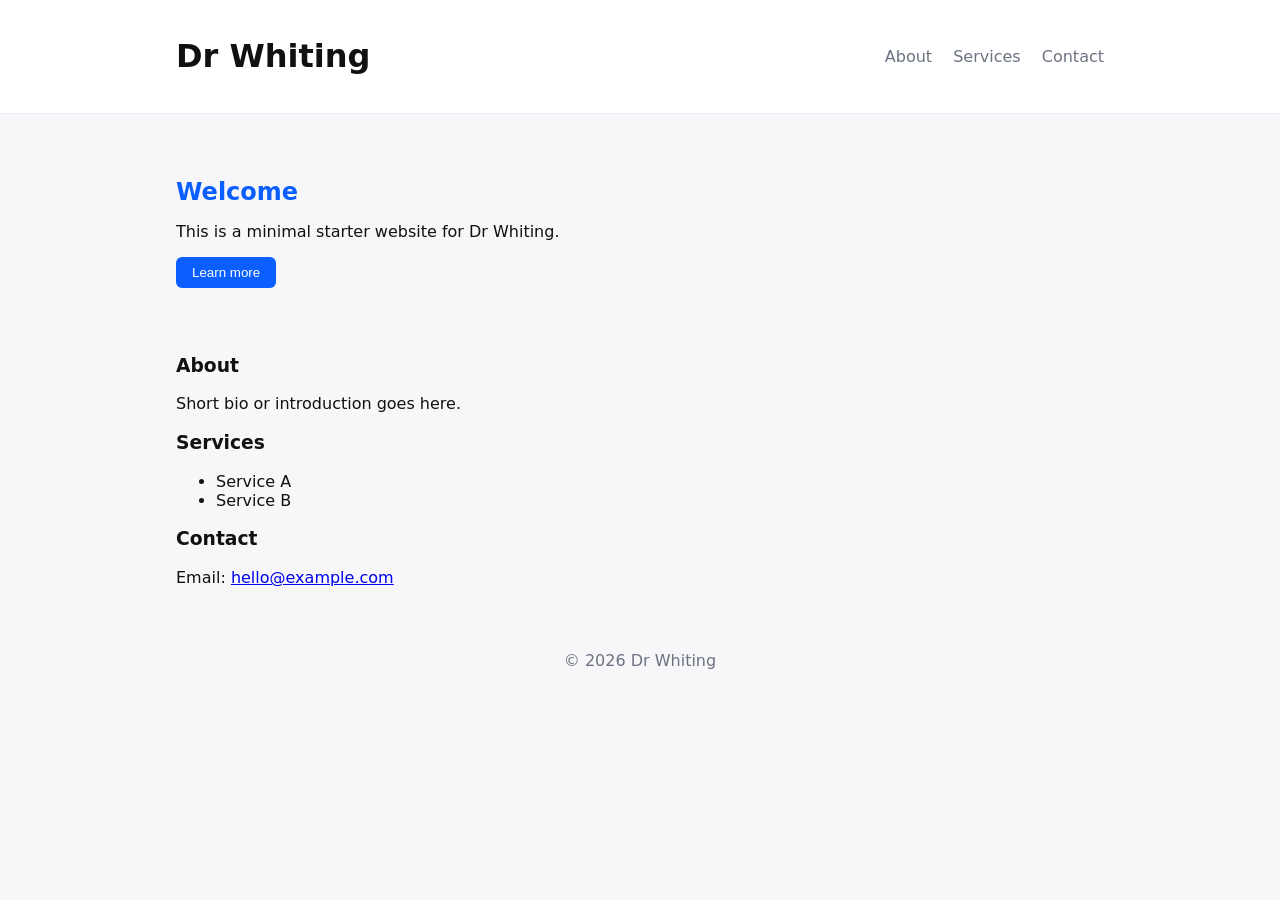
==== index.html @ c51e5800 "Initial commit: basic website" ====
<!doctype html>
<html lang="en">
<head>
  <meta charset="utf-8" />
  <meta name="viewport" content="width=device-width,initial-scale=1" />
  <title>Dr Whiting — Home</title>
  <link rel="stylesheet" href="styles.css" />
</head>
<body>
  <header class="site-header">
    <div class="container">
      <h1>Dr Whiting</h1>
      <nav>
        <a href="#about">About</a>
        <a href="#services">Services</a>
        <a href="#contact">Contact</a>
      </nav>
    </div>
  </header>

  <main class="container">
    <section id="hero">
      <h2>Welcome</h2>
      <p>This is a minimal starter website for Dr Whiting.</p>
      <button id="learnBtn">Learn more</button>
    </section>

    <section id="about">
      <h3>About</h3>
      <p>Short bio or introduction goes here.</p>
    </section>

    <section id="services">
      <h3>Services</h3>
      <ul>
        <li>Service A</li>
        <li>Service B</li>
      </ul>
    </section>

    <section id="contact">
      <h3>Contact</h3>
      <p>Email: <a href="mailto:hello@example.com">hello@example.com</a></p>
    </section>
  </main>

  <footer class="site-footer">
    <div class="container">© " + new Date().getFullYear() + " Dr Whiting</div>
  </footer>

  <script src="script.js"></script>
</body>
</html>
---- styles.css ----
:root{--bg:#f7f7f9;--accent:#0b5fff;--muted:#6b7280}
*{box-sizing:border-box}
body{font-family:Inter,system-ui,Segoe UI,Roboto,"Helvetica Neue",Arial,sans-serif;margin:0;background:var(--bg);color:#111}
.container{max-width:960px;margin:0 auto;padding:1rem}
.site-header{background:#fff;border-bottom:1px solid #e6e9ef}
.site-header .container{display:flex;align-items:center;justify-content:space-between}
.site-header nav a{margin-left:1rem;color:var(--muted);text-decoration:none}
#hero{padding:3rem 0}
#hero h2{color:var(--accent);margin:0 0 .5rem}
.site-footer{padding:1rem 0;text-align:center;color:var(--muted)}
button{background:var(--accent);color:#fff;border:0;padding:.5rem 1rem;border-radius:6px;cursor:pointer}
@media (max-width:600px){.site-header .container{flex-direction:column;align-items:flex-start}.site-header nav a{margin:0 .5rem .5rem 0}}
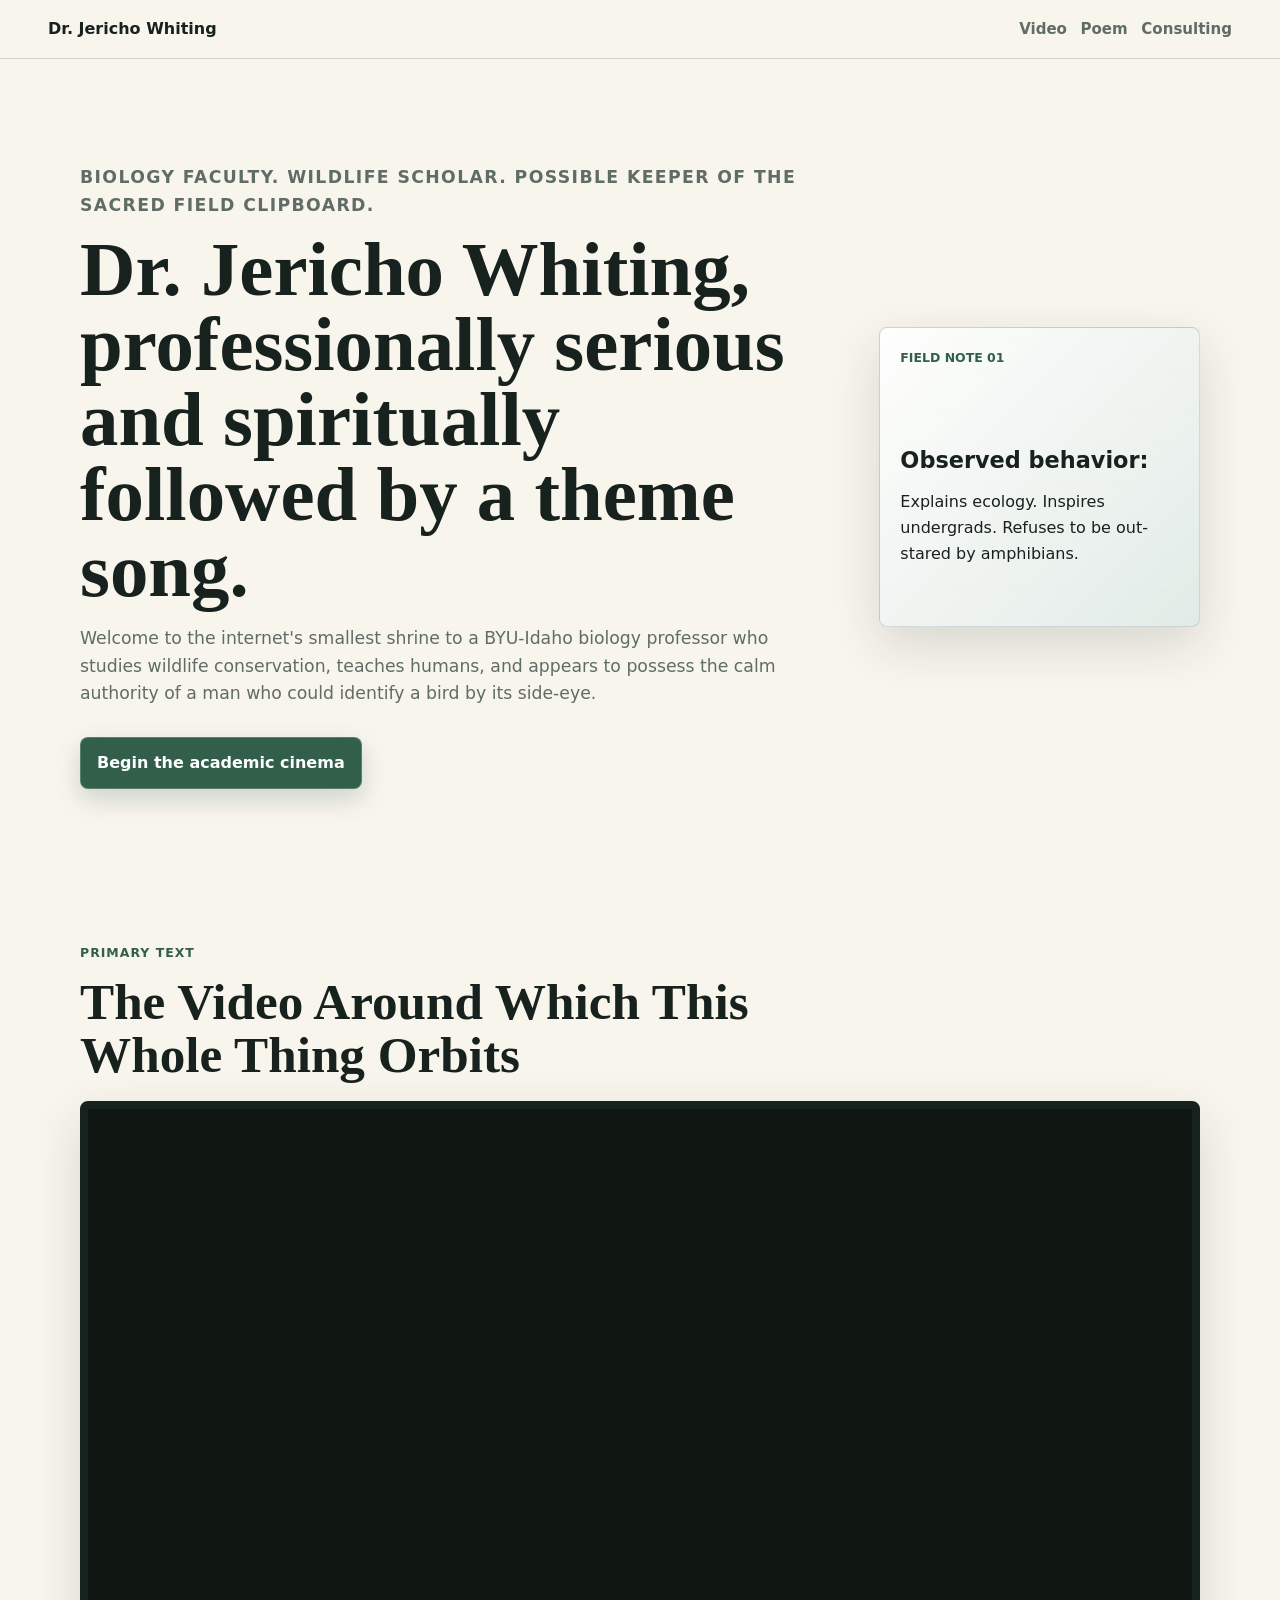
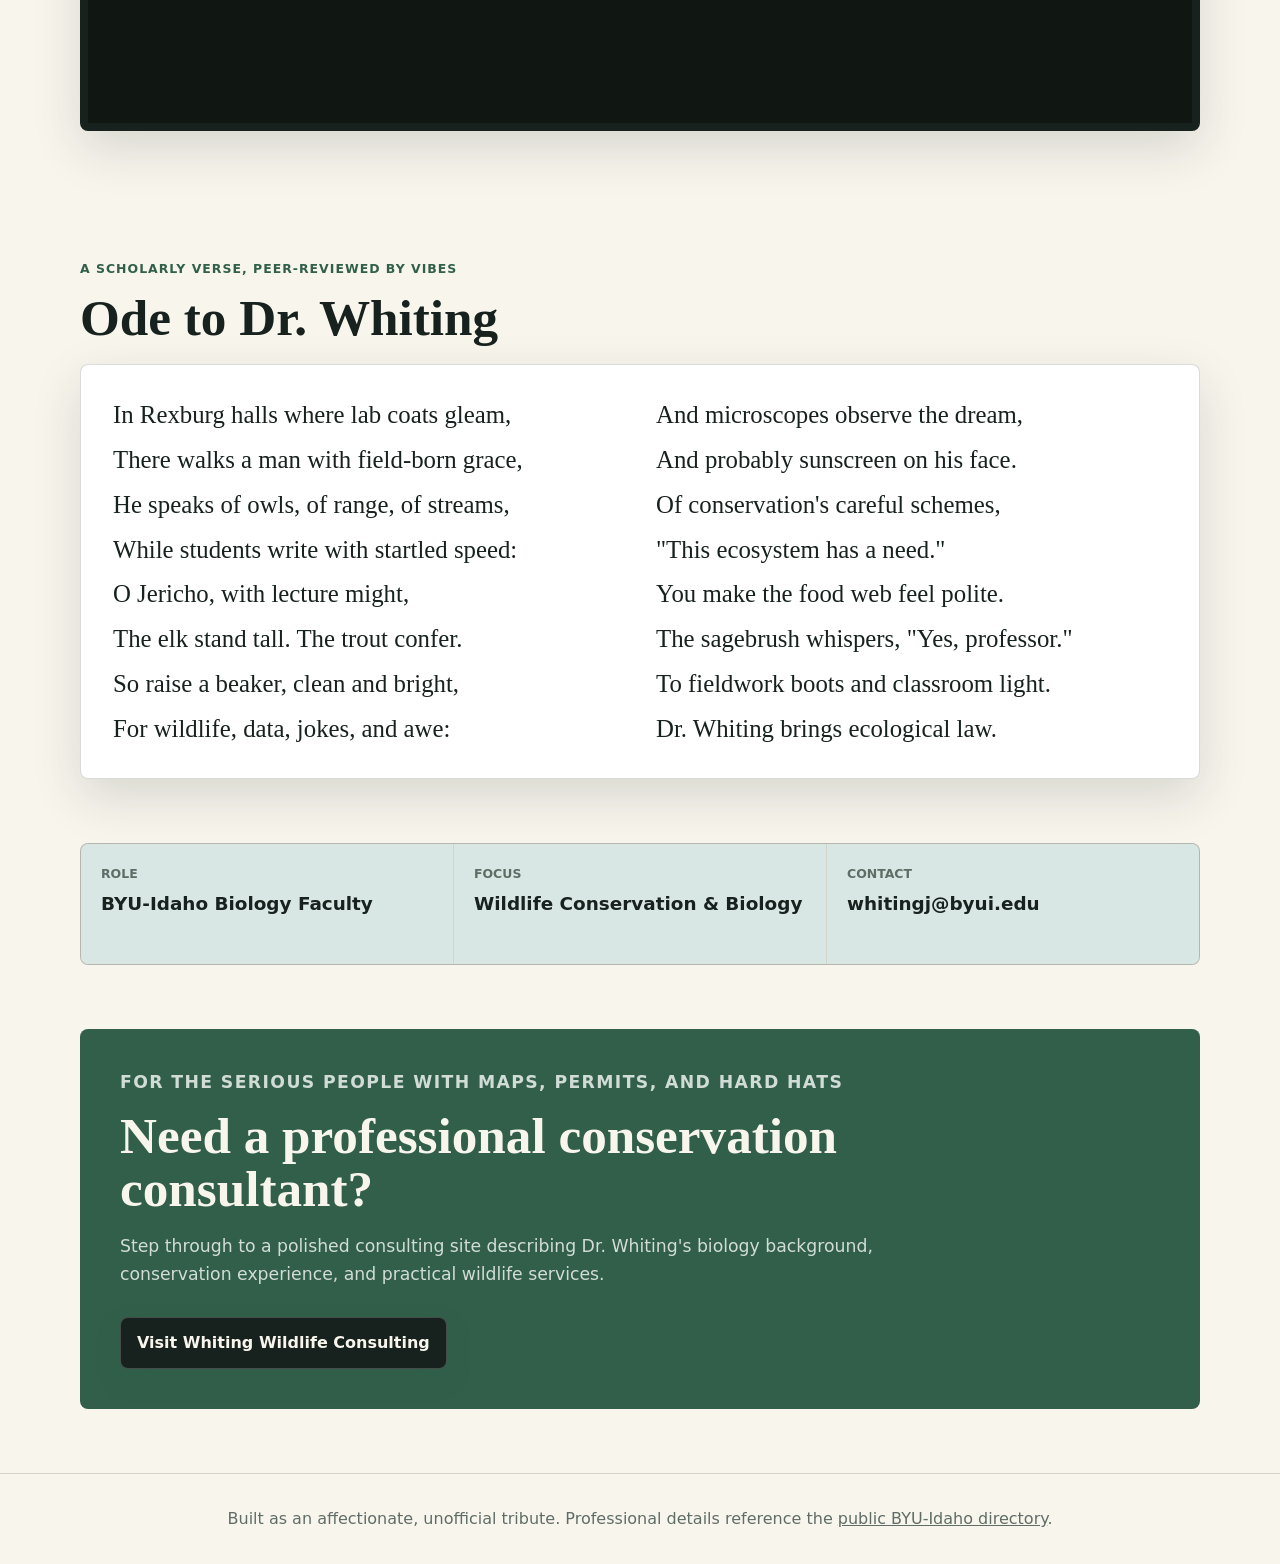
==== commit 3c43a04c: "Build Dr Whiting tribute and consulting site" ====
--- a/index.html
+++ b/index.html
@@ -3,51 +3,112 @@
 <head>
   <meta charset="utf-8" />
   <meta name="viewport" content="width=device-width,initial-scale=1" />
-  <title>Dr Whiting — Home</title>
+  <title>Dr. Jericho Whiting | The Legend, The Lanyard, The Lab</title>
   <link rel="stylesheet" href="styles.css" />
 </head>
-<body>
+<body class="home-page">
   <header class="site-header">
-    <div class="container">
-      <h1>Dr Whiting</h1>
-      <nav>
-        <a href="#about">About</a>
-        <a href="#services">Services</a>
-        <a href="#contact">Contact</a>
-      </nav>
-    </div>
+    <a class="brand" href="index.html">Dr. Jericho Whiting</a>
+    <nav aria-label="Primary navigation">
+      <a href="#video">Video</a>
+      <a href="#poem">Poem</a>
+      <a href="consulting/index.html">Consulting</a>
+    </nav>
   </header>
 
-  <main class="container">
-    <section id="hero">
-      <h2>Welcome</h2>
-      <p>This is a minimal starter website for Dr Whiting.</p>
-      <button id="learnBtn">Learn more</button>
+  <main>
+    <section class="hero">
+      <div class="hero-copy">
+        <p class="eyebrow">Biology faculty. Wildlife scholar. Possible keeper of the sacred field clipboard.</p>
+        <h1>Dr. Jericho Whiting, professionally serious and spiritually followed by a theme song.</h1>
+        <p>
+          Welcome to the internet's smallest shrine to a BYU-Idaho biology professor who studies wildlife
+          conservation, teaches humans, and appears to possess the calm authority of a man who could identify
+          a bird by its side-eye.
+        </p>
+        <a class="button" href="#video">Begin the academic cinema</a>
+      </div>
+      <div class="specimen-panel" aria-label="Field notes">
+        <span>Field Note 01</span>
+        <strong>Observed behavior:</strong>
+        <p>Explains ecology. Inspires undergrads. Refuses to be out-stared by amphibians.</p>
+      </div>
     </section>
 
-    <section id="about">
-      <h3>About</h3>
-      <p>Short bio or introduction goes here.</p>
+    <section id="video" class="video-section">
+      <div class="section-heading">
+        <p class="eyebrow">Primary text</p>
+        <h2>The Video Around Which This Whole Thing Orbits</h2>
+      </div>
+      <div class="video-frame">
+        <iframe
+          src="https://www.youtube.com/embed/oNatVirn2cQ?start=10"
+          title="Dr. Jericho Whiting video"
+          allow="accelerometer; autoplay; clipboard-write; encrypted-media; gyroscope; picture-in-picture; web-share"
+          allowfullscreen>
+        </iframe>
+      </div>
     </section>
 
-    <section id="services">
-      <h3>Services</h3>
-      <ul>
-        <li>Service A</li>
-        <li>Service B</li>
-      </ul>
+    <section id="poem" class="poem-section">
+      <div class="section-heading">
+        <p class="eyebrow">A scholarly verse, peer-reviewed by vibes</p>
+        <h2>Ode to Dr. Whiting</h2>
+      </div>
+      <article class="poem">
+        <p>In Rexburg halls where lab coats gleam,</p>
+        <p>And microscopes observe the dream,</p>
+        <p>There walks a man with field-born grace,</p>
+        <p>And probably sunscreen on his face.</p>
+
+        <p>He speaks of owls, of range, of streams,</p>
+        <p>Of conservation's careful schemes,</p>
+        <p>While students write with startled speed:</p>
+        <p>"This ecosystem has a need."</p>
+
+        <p>O Jericho, with lecture might,</p>
+        <p>You make the food web feel polite.</p>
+        <p>The elk stand tall. The trout confer.</p>
+        <p>The sagebrush whispers, "Yes, professor."</p>
+
+        <p>So raise a beaker, clean and bright,</p>
+        <p>To fieldwork boots and classroom light.</p>
+        <p>For wildlife, data, jokes, and awe:</p>
+        <p>Dr. Whiting brings ecological law.</p>
+      </article>
     </section>
 
-    <section id="contact">
-      <h3>Contact</h3>
-      <p>Email: <a href="mailto:hello@example.com">hello@example.com</a></p>
+    <section class="facts-strip" aria-label="Professional facts">
+      <div>
+        <span>Role</span>
+        <strong>BYU-Idaho Biology Faculty</strong>
+      </div>
+      <div>
+        <span>Focus</span>
+        <strong>Wildlife Conservation & Biology</strong>
+      </div>
+      <div>
+        <span>Contact</span>
+        <strong>whitingj@byui.edu</strong>
+      </div>
+    </section>
+
+    <section class="consulting-callout">
+      <p class="eyebrow">For the serious people with maps, permits, and hard hats</p>
+      <h2>Need a professional conservation consultant?</h2>
+      <p>
+        Step through to a polished consulting site describing Dr. Whiting's biology background,
+        conservation experience, and practical wildlife services.
+      </p>
+      <a class="button dark" href="consulting/index.html">Visit Whiting Wildlife Consulting</a>
     </section>
   </main>
 
   <footer class="site-footer">
-    <div class="container">© " + new Date().getFullYear() + " Dr Whiting</div>
+    <p>
+      Built as an affectionate, unofficial tribute. Professional details reference the
+      <a href="https://www.byui.edu/directories/jericho-whiting">public BYU-Idaho directory</a>.
+    </p>
   </footer>
-
-  <script src="script.js"></script>
 </body>
-</html>+</html>
--- a/styles.css
+++ b/styles.css
@@ -1,12 +1,404 @@
-:root{--bg:#f7f7f9;--accent:#0b5fff;--muted:#6b7280}
-*{box-sizing:border-box}
-body{font-family:Inter,system-ui,Segoe UI,Roboto,"Helvetica Neue",Arial,sans-serif;margin:0;background:var(--bg);color:#111}
-.container{max-width:960px;margin:0 auto;padding:1rem}
-.site-header{background:#fff;border-bottom:1px solid #e6e9ef}
-.site-header .container{display:flex;align-items:center;justify-content:space-between}
-.site-header nav a{margin-left:1rem;color:var(--muted);text-decoration:none}
-#hero{padding:3rem 0}
-#hero h2{color:var(--accent);margin:0 0 .5rem}
-.site-footer{padding:1rem 0;text-align:center;color:var(--muted)}
-button{background:var(--accent);color:#fff;border:0;padding:.5rem 1rem;border-radius:6px;cursor:pointer}
-@media (max-width:600px){.site-header .container{flex-direction:column;align-items:flex-start}.site-header nav a{margin:0 .5rem .5rem 0}}+:root {
+  --ink: #17211d;
+  --muted: #5f6d66;
+  --paper: #f8f5ed;
+  --paper-2: #ebe4d7;
+  --leaf: #315f4a;
+  --moss: #8a9b68;
+  --gold: #c49a43;
+  --sky: #d9e7e4;
+  --white: #ffffff;
+  --line: rgba(23, 33, 29, 0.16);
+  --shadow: 0 18px 50px rgba(23, 33, 29, 0.14);
+}
+
+* {
+  box-sizing: border-box;
+}
+
+html {
+  scroll-behavior: smooth;
+}
+
+body {
+  margin: 0;
+  color: var(--ink);
+  font-family: Inter, ui-sans-serif, system-ui, -apple-system, BlinkMacSystemFont, "Segoe UI", sans-serif;
+  line-height: 1.6;
+  background: var(--paper);
+}
+
+a {
+  color: inherit;
+}
+
+.site-header {
+  position: sticky;
+  top: 0;
+  z-index: 10;
+  display: flex;
+  align-items: center;
+  justify-content: space-between;
+  gap: 1rem;
+  padding: 1rem clamp(1rem, 4vw, 3rem);
+  background: rgba(248, 245, 237, 0.92);
+  border-bottom: 1px solid var(--line);
+  backdrop-filter: blur(12px);
+}
+
+.site-header.consulting {
+  background: rgba(255, 255, 255, 0.94);
+}
+
+.brand {
+  font-weight: 800;
+  text-decoration: none;
+  letter-spacing: 0;
+}
+
+nav {
+  display: flex;
+  flex-wrap: wrap;
+  justify-content: flex-end;
+  gap: 0.85rem;
+  font-size: 0.94rem;
+}
+
+nav a {
+  color: var(--muted);
+  font-weight: 650;
+  text-decoration: none;
+}
+
+nav a:hover {
+  color: var(--leaf);
+}
+
+main {
+  overflow: hidden;
+}
+
+.hero,
+.video-section,
+.poem-section,
+.facts-strip,
+.consulting-callout,
+.consulting-hero,
+.two-column,
+.service-grid,
+.content-page {
+  width: min(1120px, calc(100% - 2rem));
+  margin: 0 auto;
+}
+
+.hero {
+  display: grid;
+  grid-template-columns: minmax(0, 1.4fr) minmax(260px, 0.6fr);
+  gap: clamp(1.5rem, 4vw, 4rem);
+  align-items: center;
+  min-height: calc(100vh - 80px);
+  padding: 5rem 0 4rem;
+}
+
+.hero-copy h1,
+.consulting-hero h1,
+.page-title h1 {
+  max-width: 900px;
+  margin: 0;
+  font-family: Georgia, "Times New Roman", serif;
+  font-size: clamp(2.6rem, 6vw, 5.6rem);
+  line-height: 0.98;
+  letter-spacing: 0;
+}
+
+.hero-copy p,
+.consulting-hero p,
+.consulting-callout p,
+.two-column p,
+.prose p,
+.contact-panel p {
+  max-width: 760px;
+  color: var(--muted);
+  font-size: 1.08rem;
+}
+
+.eyebrow {
+  margin: 0 0 0.75rem;
+  color: var(--leaf);
+  font-size: 0.78rem;
+  font-weight: 850;
+  letter-spacing: 0.08em;
+  text-transform: uppercase;
+}
+
+.button {
+  display: inline-flex;
+  align-items: center;
+  justify-content: center;
+  min-height: 44px;
+  margin-top: 0.75rem;
+  padding: 0.75rem 1rem;
+  color: var(--white);
+  font-weight: 800;
+  text-decoration: none;
+  background: var(--leaf);
+  border: 1px solid rgba(255, 255, 255, 0.2);
+  border-radius: 8px;
+  box-shadow: 0 10px 24px rgba(49, 95, 74, 0.22);
+}
+
+.button:hover {
+  transform: translateY(-1px);
+}
+
+.button.dark {
+  color: var(--paper);
+  background: var(--ink);
+}
+
+.specimen-panel {
+  min-height: 300px;
+  padding: 1.25rem;
+  background:
+    linear-gradient(135deg, rgba(255, 255, 255, 0.86), rgba(217, 231, 228, 0.72)),
+    repeating-linear-gradient(0deg, transparent 0 35px, rgba(23, 33, 29, 0.08) 36px);
+  border: 1px solid var(--line);
+  border-radius: 8px;
+  box-shadow: var(--shadow);
+}
+
+.specimen-panel span {
+  display: block;
+  margin-bottom: 5rem;
+  color: var(--leaf);
+  font-size: 0.78rem;
+  font-weight: 850;
+  text-transform: uppercase;
+}
+
+.specimen-panel strong {
+  display: block;
+  font-size: 1.4rem;
+  line-height: 1.15;
+}
+
+.video-section,
+.poem-section,
+.consulting-callout {
+  padding: 4rem 0;
+}
+
+.section-heading {
+  margin-bottom: 1.25rem;
+}
+
+.section-heading h2,
+.consulting-callout h2,
+.two-column h2 {
+  max-width: 760px;
+  margin: 0;
+  font-family: Georgia, "Times New Roman", serif;
+  font-size: clamp(2rem, 4vw, 3.6rem);
+  line-height: 1.04;
+  letter-spacing: 0;
+}
+
+.video-frame {
+  aspect-ratio: 16 / 9;
+  overflow: hidden;
+  background: #101712;
+  border: 8px solid var(--ink);
+  border-radius: 8px;
+  box-shadow: var(--shadow);
+}
+
+.video-frame iframe {
+  display: block;
+  width: 100%;
+  height: 100%;
+  border: 0;
+}
+
+.poem {
+  display: grid;
+  grid-template-columns: repeat(2, minmax(0, 1fr));
+  gap: 0.55rem 2rem;
+  padding: clamp(1.25rem, 4vw, 2rem);
+  background: var(--white);
+  border: 1px solid var(--line);
+  border-radius: 8px;
+  box-shadow: var(--shadow);
+}
+
+.poem p {
+  margin: 0;
+  font-family: Georgia, "Times New Roman", serif;
+  font-size: clamp(1.15rem, 2vw, 1.55rem);
+  line-height: 1.45;
+}
+
+.facts-strip {
+  display: grid;
+  grid-template-columns: repeat(3, minmax(0, 1fr));
+  gap: 1px;
+  overflow: hidden;
+  background: var(--line);
+  border: 1px solid var(--line);
+  border-radius: 8px;
+}
+
+.facts-strip div {
+  min-height: 120px;
+  padding: 1.25rem;
+  background: var(--sky);
+}
+
+.facts-strip span {
+  display: block;
+  margin-bottom: 0.5rem;
+  color: var(--muted);
+  font-size: 0.78rem;
+  font-weight: 850;
+  text-transform: uppercase;
+}
+
+.facts-strip strong {
+  display: block;
+  font-size: 1.15rem;
+  line-height: 1.25;
+}
+
+.consulting-callout {
+  margin-top: 4rem;
+  margin-bottom: 4rem;
+  padding: clamp(1.5rem, 4vw, 2.5rem);
+  color: var(--paper);
+  background: var(--leaf);
+  border-radius: 8px;
+}
+
+.consulting-callout .eyebrow,
+.consulting-callout p {
+  color: rgba(255, 255, 255, 0.78);
+}
+
+.site-footer {
+  padding: 2rem 1rem;
+  color: var(--muted);
+  text-align: center;
+  border-top: 1px solid var(--line);
+}
+
+.site-footer p {
+  margin: 0;
+}
+
+.consulting-page {
+  background: #f6f8f5;
+}
+
+.consulting-hero {
+  min-height: 66vh;
+  display: flex;
+  align-items: center;
+  padding: 5rem 0;
+}
+
+.consulting-hero h1,
+.page-title h1 {
+  font-size: clamp(2.4rem, 5vw, 4.8rem);
+}
+
+.two-column {
+  display: grid;
+  grid-template-columns: minmax(220px, 0.7fr) minmax(0, 1.3fr);
+  gap: clamp(1.5rem, 4vw, 4rem);
+  padding: 4rem 0;
+  border-top: 1px solid var(--line);
+}
+
+.service-grid {
+  display: grid;
+  grid-template-columns: repeat(3, minmax(0, 1fr));
+  gap: 1rem;
+  padding-bottom: 5rem;
+}
+
+.service-grid article,
+.service-list article,
+.contact-panel {
+  padding: 1.25rem;
+  background: var(--white);
+  border: 1px solid var(--line);
+  border-radius: 8px;
+}
+
+.service-grid h3,
+.service-list h2 {
+  margin: 0 0 0.5rem;
+  line-height: 1.2;
+}
+
+.service-grid p,
+.service-list p {
+  margin: 0;
+  color: var(--muted);
+}
+
+.content-page {
+  padding: 5rem 0;
+}
+
+.page-title {
+  margin-bottom: 2rem;
+}
+
+.prose,
+.service-list,
+.contact-panel {
+  max-width: 860px;
+}
+
+.service-list {
+  display: grid;
+  gap: 1rem;
+}
+
+.contact-panel a:not(.button) {
+  color: var(--leaf);
+  font-weight: 800;
+}
+
+.consulting-footer a {
+  color: var(--leaf);
+  font-weight: 800;
+  text-decoration: none;
+}
+
+@media (max-width: 780px) {
+  .site-header {
+    position: static;
+    align-items: flex-start;
+    flex-direction: column;
+  }
+
+  nav {
+    justify-content: flex-start;
+  }
+
+  .hero,
+  .two-column {
+    grid-template-columns: 1fr;
+  }
+
+  .hero {
+    min-height: auto;
+    padding-top: 3rem;
+  }
+
+  .poem,
+  .facts-strip,
+  .service-grid {
+    grid-template-columns: 1fr;
+  }
+}
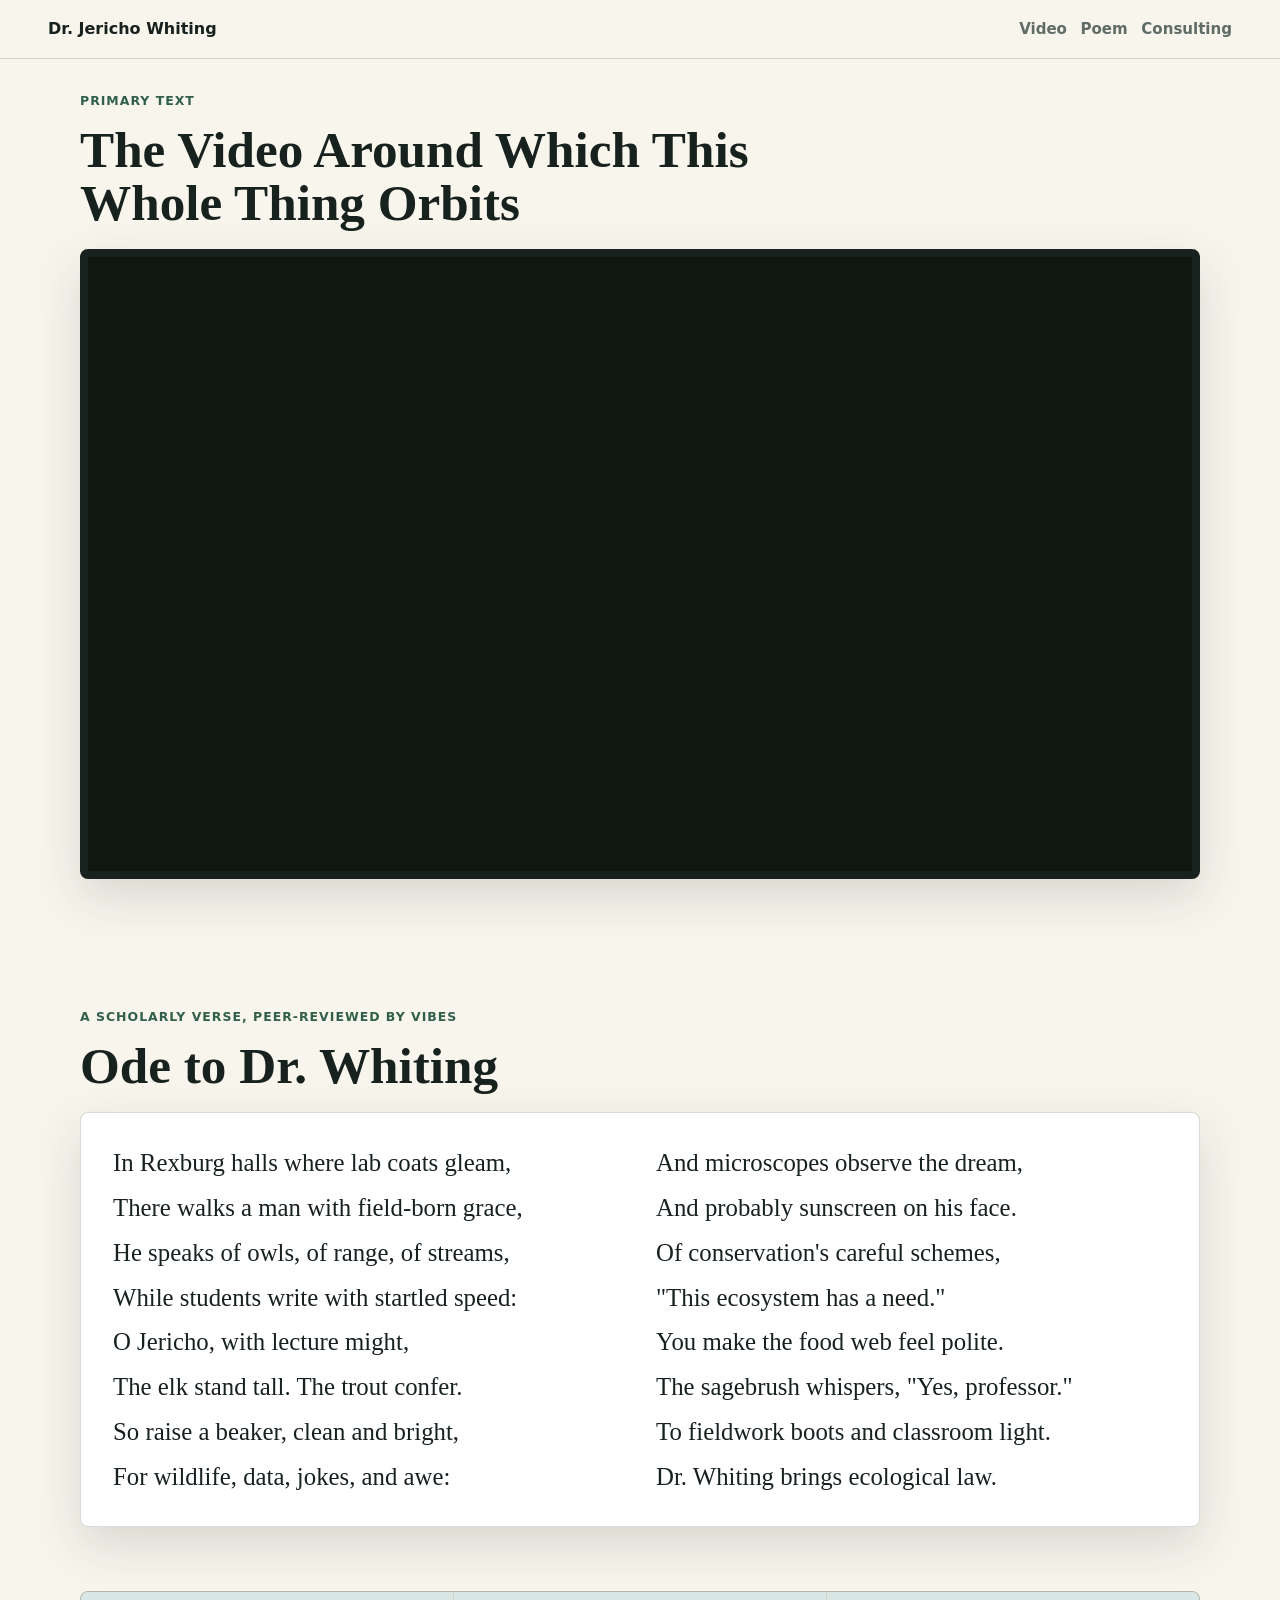
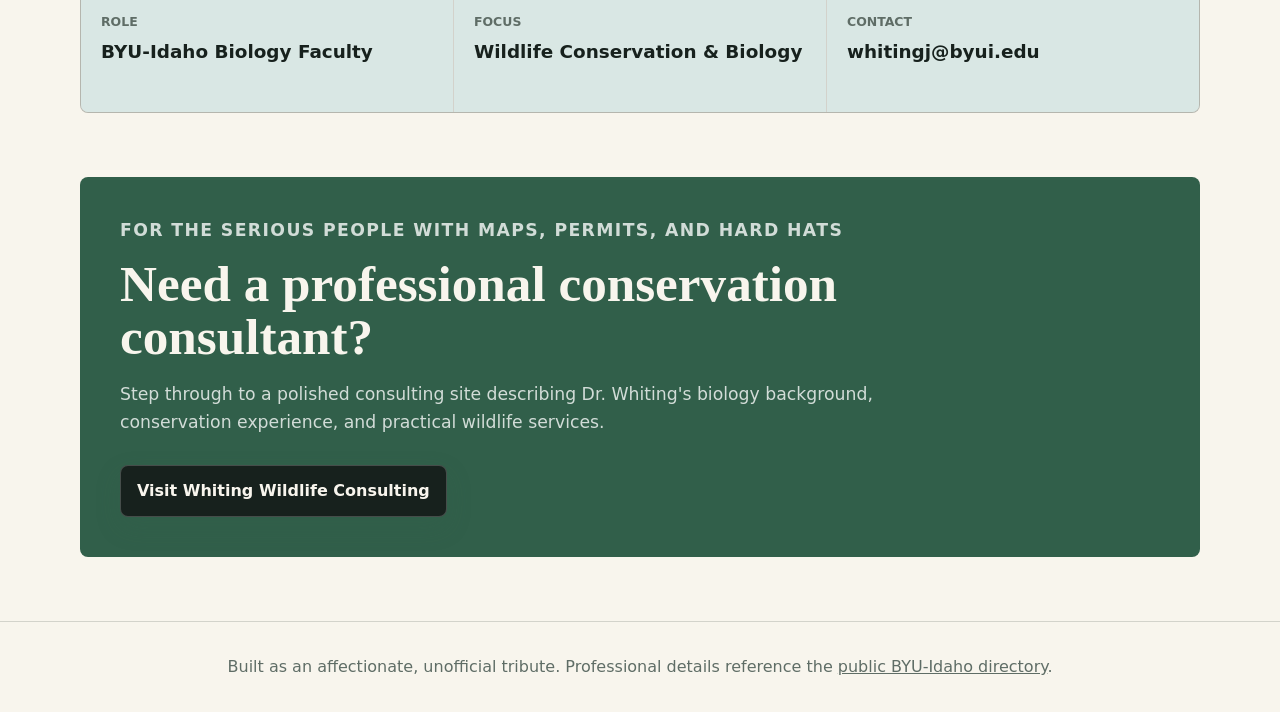
==== commit d39705e7: "Start homepage with video" ====
--- a/index.html
+++ b/index.html
@@ -17,25 +17,7 @@
   </header>
 
   <main>
-    <section class="hero">
-      <div class="hero-copy">
-        <p class="eyebrow">Biology faculty. Wildlife scholar. Possible keeper of the sacred field clipboard.</p>
-        <h1>Dr. Jericho Whiting, professionally serious and spiritually followed by a theme song.</h1>
-        <p>
-          Welcome to the internet's smallest shrine to a BYU-Idaho biology professor who studies wildlife
-          conservation, teaches humans, and appears to possess the calm authority of a man who could identify
-          a bird by its side-eye.
-        </p>
-        <a class="button" href="#video">Begin the academic cinema</a>
-      </div>
-      <div class="specimen-panel" aria-label="Field notes">
-        <span>Field Note 01</span>
-        <strong>Observed behavior:</strong>
-        <p>Explains ecology. Inspires undergrads. Refuses to be out-stared by amphibians.</p>
-      </div>
-    </section>
-
-    <section id="video" class="video-section">
+    <section id="video" class="video-section first-section">
       <div class="section-heading">
         <p class="eyebrow">Primary text</p>
         <h2>The Video Around Which This Whole Thing Orbits</h2>
--- a/styles.css
+++ b/styles.css
@@ -188,6 +188,10 @@
   padding: 4rem 0;
 }
 
+.first-section {
+  padding-top: 2rem;
+}
+
 .section-heading {
   margin-bottom: 1.25rem;
 }
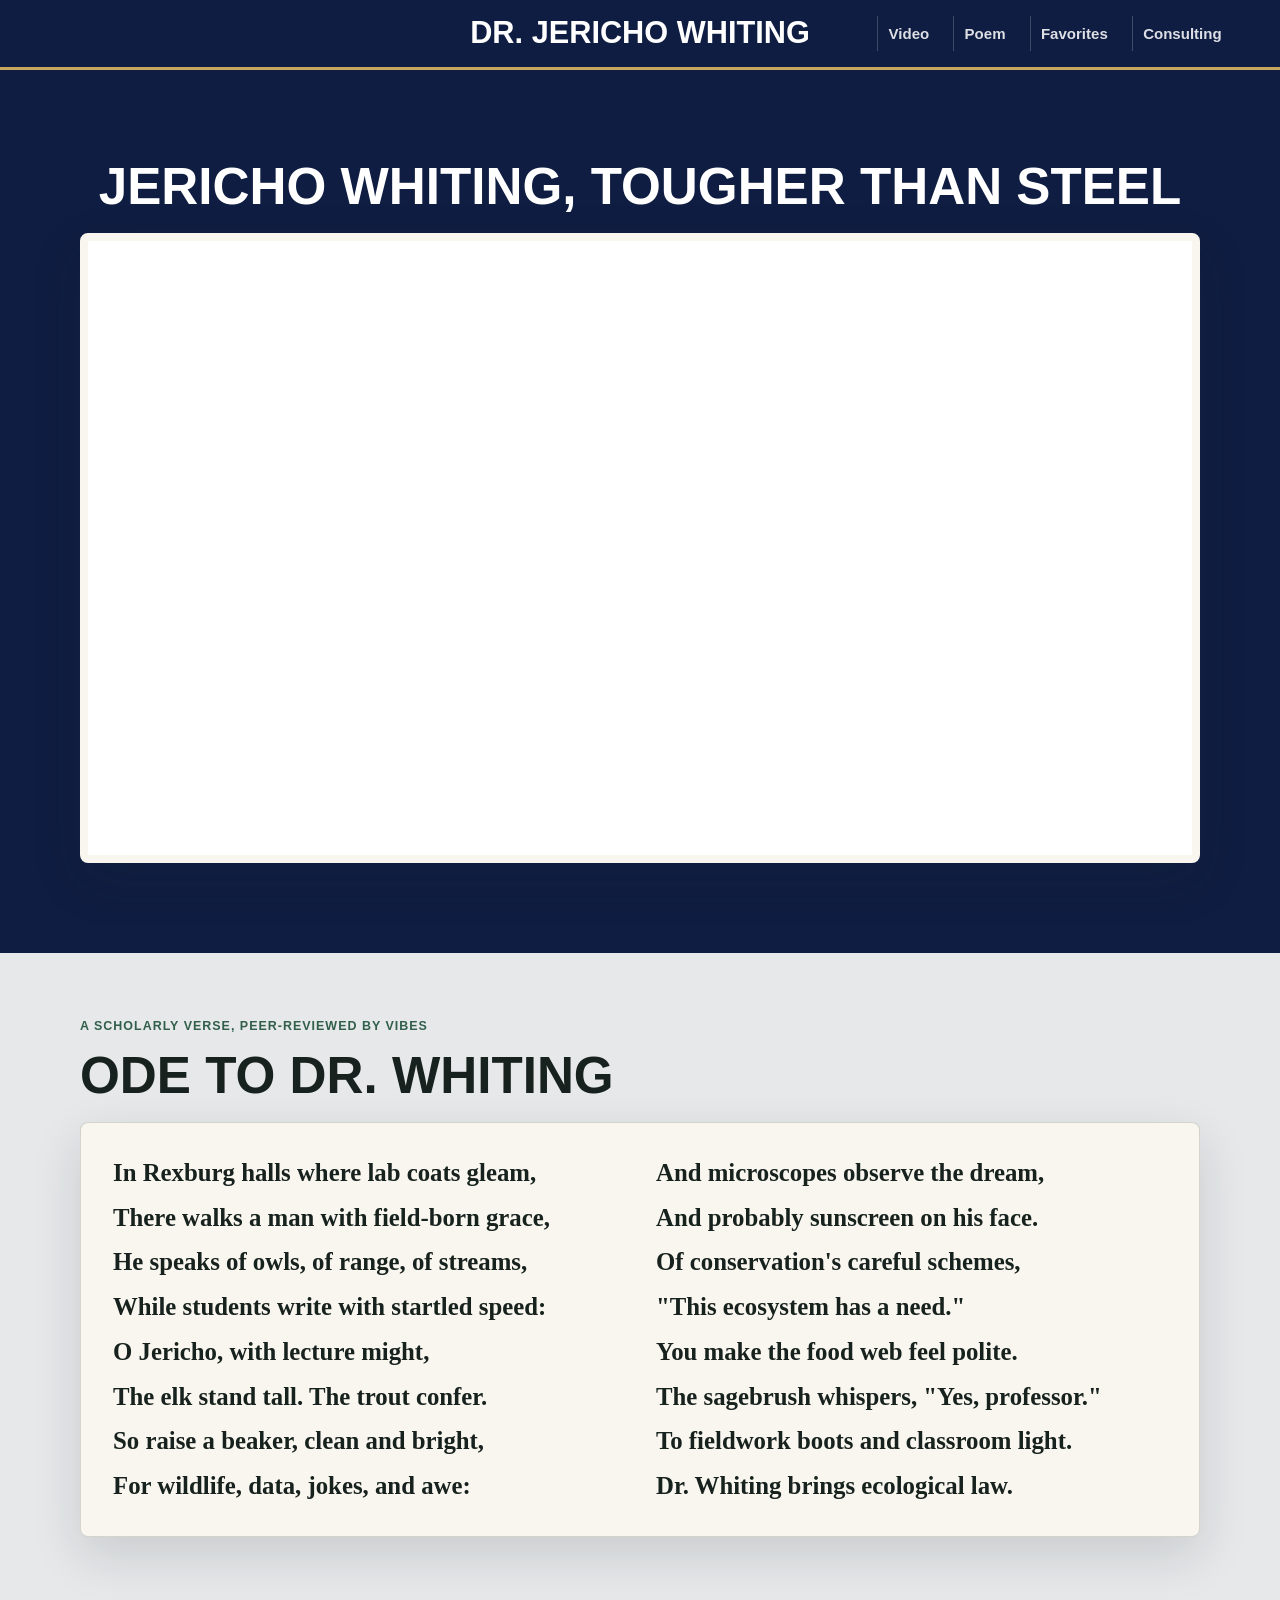
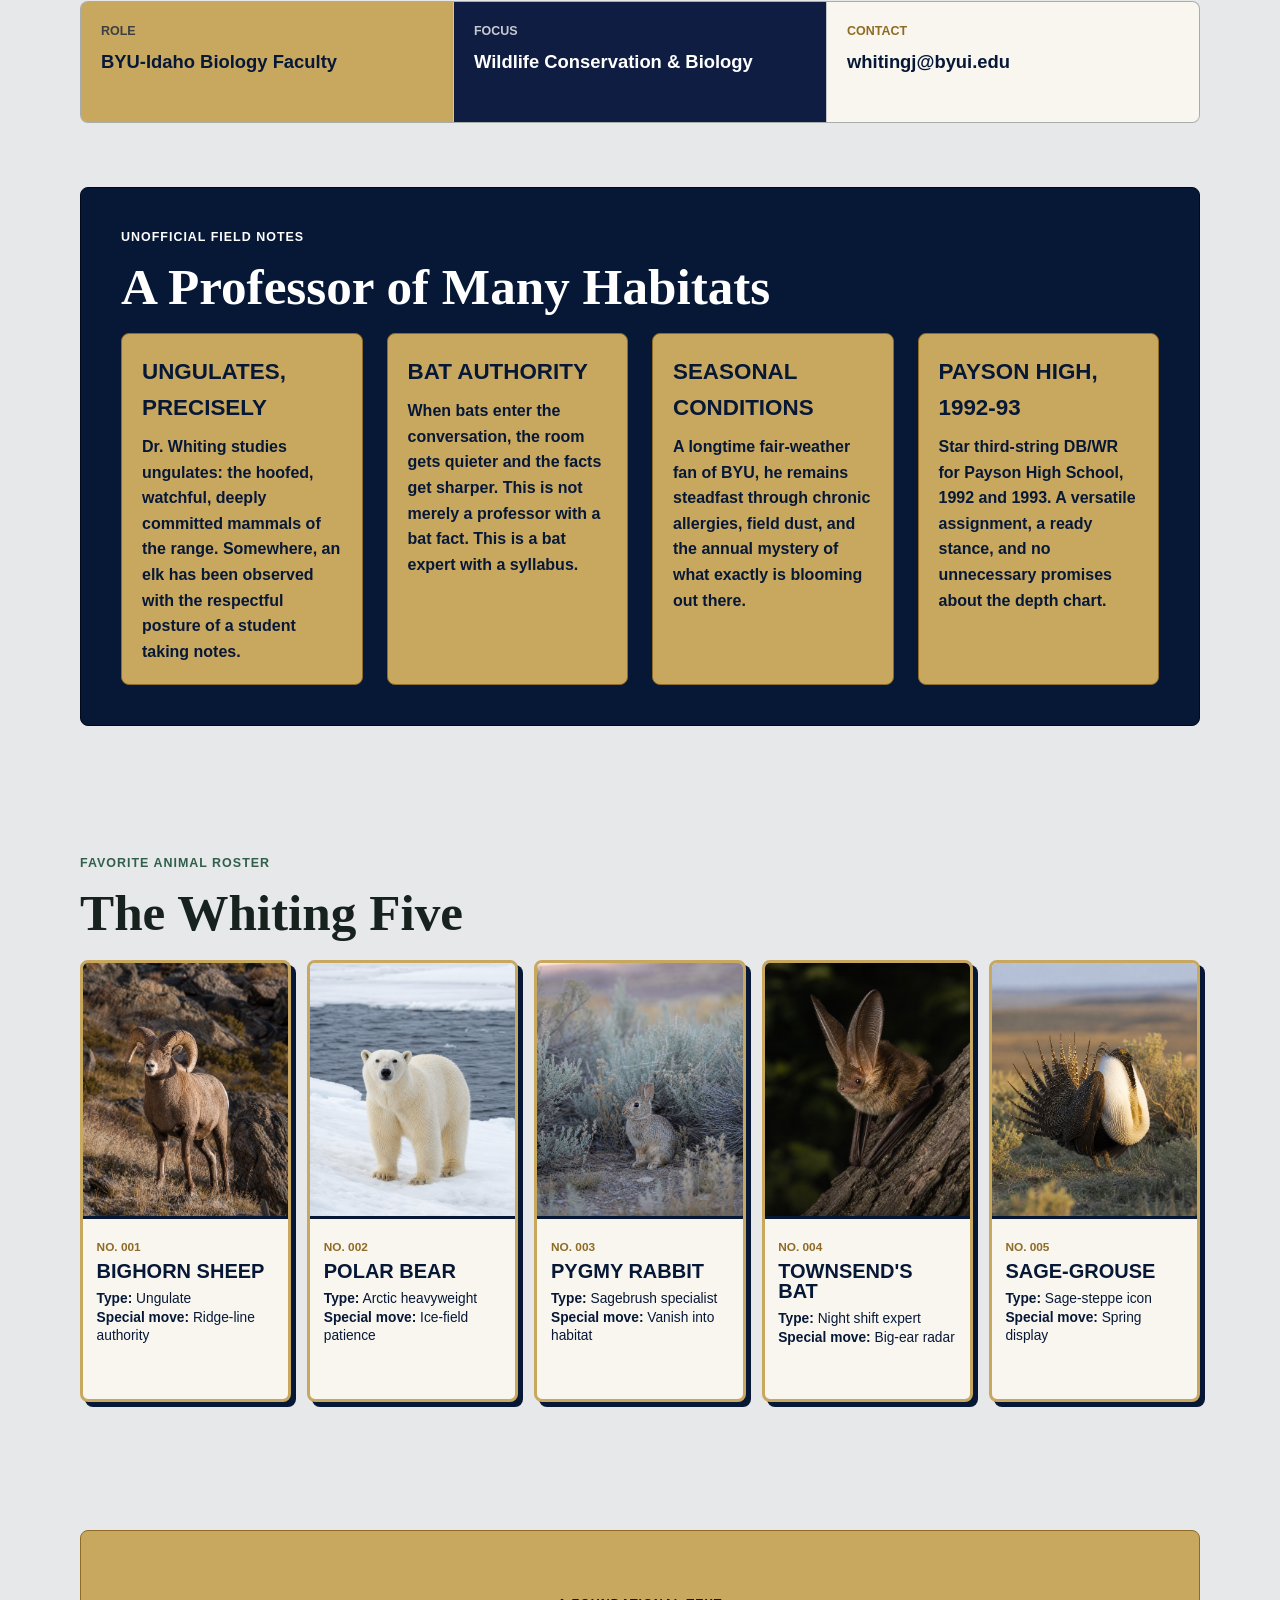
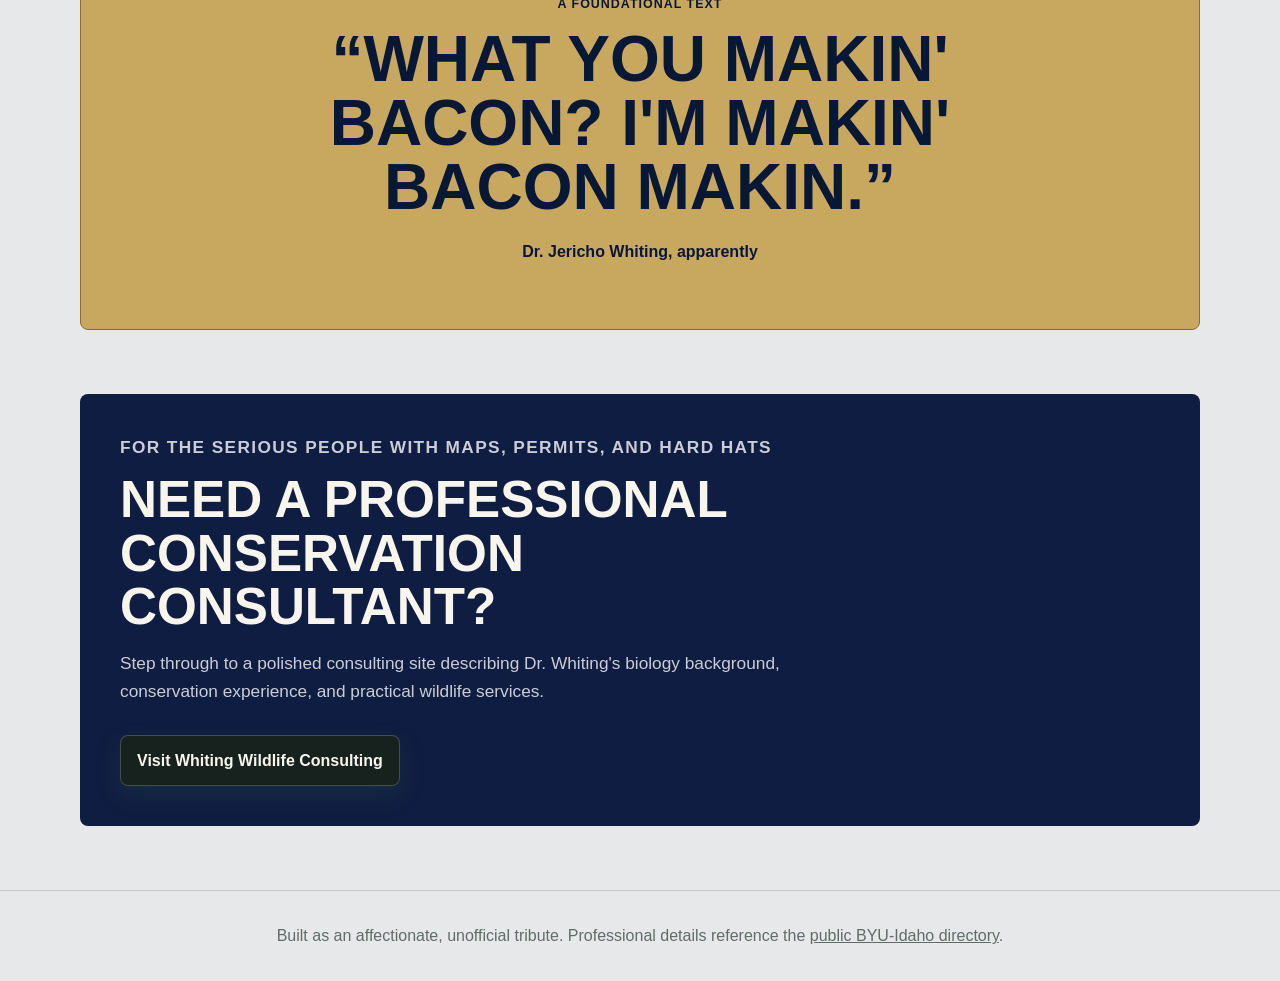
==== commit 7eade752: "Expand tribute and consulting site" ====
--- a/index.html
+++ b/index.html
@@ -12,6 +12,7 @@
     <nav aria-label="Primary navigation">
       <a href="#video">Video</a>
       <a href="#poem">Poem</a>
+      <a href="#favorites">Favorites</a>
       <a href="consulting/index.html">Consulting</a>
     </nav>
   </header>
@@ -19,8 +20,7 @@
   <main>
     <section id="video" class="video-section first-section">
       <div class="section-heading">
-        <p class="eyebrow">Primary text</p>
-        <h2>The Video Around Which This Whole Thing Orbits</h2>
+        <h2>Jericho Whiting, tougher than Steel</h2>
       </div>
       <div class="video-frame">
         <iframe
@@ -75,6 +75,80 @@
       </div>
     </section>
 
+    <section class="field-notes" aria-labelledby="field-notes-title">
+      <div class="section-heading">
+        <p class="eyebrow">Unofficial field notes</p>
+        <h2 id="field-notes-title">A Professor of Many Habitats</h2>
+      </div>
+      <div class="field-notes-grid">
+        <article>
+          <h3>Ungulates, Precisely</h3>
+          <p>
+            Dr. Whiting studies ungulates: the hoofed, watchful, deeply committed mammals of the range.
+            Somewhere, an elk has been observed with the respectful posture of a student taking notes.
+          </p>
+        </article>
+        <article>
+          <h3>Bat Authority</h3>
+          <p>
+            When bats enter the conversation, the room gets quieter and the facts get sharper. This is not
+            merely a professor with a bat fact. This is a bat expert with a syllabus.
+          </p>
+        </article>
+        <article>
+          <h3>Seasonal Conditions</h3>
+          <p>
+            A longtime fair-weather fan of BYU, he remains steadfast through chronic allergies, field dust,
+            and the annual mystery of what exactly is blooming out there.
+          </p>
+        </article>
+        <article>
+          <h3>Payson High, 1992-93</h3>
+          <p>
+            Star third-string DB/WR for Payson High School, 1992 and 1993. A versatile assignment,
+            a ready stance, and no unnecessary promises about the depth chart.
+          </p>
+        </article>
+      </div>
+    </section>
+
+    <section id="favorites" class="animal-roster" aria-labelledby="roster-title">
+      <div class="section-heading">
+        <p class="eyebrow">Favorite animal roster</p>
+        <h2 id="roster-title">The Whiting Five</h2>
+      </div>
+      <div class="animal-grid">
+        <article class="animal-card">
+          <img src="assets/images/bighorn-ram.png" alt="Bighorn sheep ram on a rocky slope" />
+          <div><span>No. 001</span><h3>Bighorn Sheep</h3><p><strong>Type:</strong> Ungulate<br><strong>Special move:</strong> Ridge-line authority</p></div>
+        </article>
+        <article class="animal-card">
+          <img src="assets/images/polar-bear.png" alt="Polar bear beside Arctic water" />
+          <div><span>No. 002</span><h3>Polar Bear</h3><p><strong>Type:</strong> Arctic heavyweight<br><strong>Special move:</strong> Ice-field patience</p></div>
+        </article>
+        <article class="animal-card">
+          <img src="assets/images/pygmy-rabbit.png" alt="Pygmy rabbit among sagebrush" />
+          <div><span>No. 003</span><h3>Pygmy Rabbit</h3><p><strong>Type:</strong> Sagebrush specialist<br><strong>Special move:</strong> Vanish into habitat</p></div>
+        </article>
+        <article class="animal-card">
+          <img src="assets/images/townsends-bat.png" alt="Townsend's big-eared bat perched on bark" />
+          <div><span>No. 004</span><h3>Townsend's Bat</h3><p><strong>Type:</strong> Night shift expert<br><strong>Special move:</strong> Big-ear radar</p></div>
+        </article>
+        <article class="animal-card">
+          <img src="assets/images/sage-grouse.png" alt="Greater sage-grouse displaying in sagebrush" />
+          <div><span>No. 005</span><h3>Sage-Grouse</h3><p><strong>Type:</strong> Sage-steppe icon<br><strong>Special move:</strong> Spring display</p></div>
+        </article>
+      </div>
+    </section>
+
+    <section class="whiting-quote" aria-labelledby="quote-title">
+      <p class="eyebrow">A foundational text</p>
+      <blockquote>
+        <p id="quote-title">“What you makin' bacon? I'm makin' bacon makin.”</p>
+        <cite>Dr. Jericho Whiting, apparently</cite>
+      </blockquote>
+    </section>
+
     <section class="consulting-callout">
       <p class="eyebrow">For the serious people with maps, permits, and hard hats</p>
       <h2>Need a professional conservation consultant?</h2>
--- a/styles.css
+++ b/styles.css
@@ -28,6 +28,10 @@
   background: var(--paper);
 }
 
+.home-page {
+  background: #e6e8ea;
+}
+
 a {
   color: inherit;
 }
@@ -50,14 +54,54 @@
   background: rgba(255, 255, 255, 0.94);
 }
 
+.site-header.consulting .brand {
+  position: static;
+  transform: none;
+  text-transform: none;
+}
+
+.home-page .site-header {
+  color: #ffffff;
+  background: #101d42;
+  border-bottom: 3px solid #c8a75f;
+}
+
+.home-page .brand {
+  position: absolute;
+  left: 50%;
+  transform: translateX(-50%);
+}
+
 .brand {
+  position: absolute;
+  left: 50%;
+  transform: translateX(-50%);
   font-weight: 800;
+  text-transform: uppercase;
   text-decoration: none;
-  letter-spacing: 0;
+}
+
+body:not(.consulting-page) .brand {
+  font-family: Impact, Haettenschweiler, "Arial Narrow Bold", sans-serif;
+  font-size: clamp(1.35rem, 2.4vw, 2rem);
+  line-height: 1;
+  color: #fffdf6;
+  -webkit-text-stroke: 1px #c8a75f;
+  text-shadow:
+    2px 2px 0 #071837,
+    4px 4px 0 #c8a75f,
+    6px 6px 12px rgba(0, 0, 0, 0.3);
+}
+
+.home-page .site-header .brand {
+  color: #ffffff !important;
+  -webkit-text-stroke: 0 transparent !important;
+  text-shadow: none !important;
 }
 
 nav {
   display: flex;
+  margin-left: auto;
   flex-wrap: wrap;
   justify-content: flex-end;
   gap: 0.85rem;
@@ -72,6 +116,33 @@
 
 nav a:hover {
   color: var(--leaf);
+}
+
+.home-page nav a {
+  color: rgba(255, 255, 255, 0.86);
+  padding: 0.35rem 0.65rem;
+  border-left: 1px solid rgba(255, 255, 255, 0.2);
+}
+
+.home-page nav a:hover {
+  color: #ffffff;
+}
+
+body:not(.consulting-page) {
+  font-family: "Trebuchet MS", Arial, sans-serif;
+}
+
+body:not(.consulting-page) .video-section h2,
+body:not(.consulting-page) .poem-section h2,
+body:not(.consulting-page) .consulting-callout h2 {
+  font-family: Impact, Haettenschweiler, "Arial Narrow Bold", sans-serif;
+  font-weight: 900;
+  text-transform: uppercase;
+}
+
+body:not(.consulting-page) .poem p {
+  font-family: Rockwell, "Roboto Slab", Georgia, serif;
+  font-weight: 700;
 }
 
 main {
@@ -86,7 +157,8 @@
 .consulting-hero,
 .two-column,
 .service-grid,
-.content-page {
+.content-page,
+.animal-roster {
   width: min(1120px, calc(100% - 2rem));
   margin: 0 auto;
 }
@@ -188,12 +260,46 @@
   padding: 4rem 0;
 }
 
+.home-page .video-section {
+  width: 100%;
+  margin-top: 0;
+  padding: clamp(3rem, 7vw, 6rem) 1rem;
+  color: #ffffff;
+  background: #101d42;
+  border: 0;
+  border-radius: 0;
+}
+
+.home-page .consulting-callout {
+  background: #101d42;
+}
+
+.home-page .video-section .section-heading h2 {
+  color: #ffffff;
+}
+
+.home-page .video-section .section-heading,
+.home-page .video-section .video-frame {
+  width: min(1120px, 100%);
+  margin-right: auto;
+  margin-left: auto;
+}
+
 .first-section {
   padding-top: 2rem;
 }
 
 .section-heading {
   margin-bottom: 1.25rem;
+}
+
+.video-section .section-heading {
+  width: 100%;
+  text-align: center;
+}
+
+.video-section .section-heading h2 {
+  max-width: none;
 }
 
 .section-heading h2,
@@ -210,8 +316,8 @@
 .video-frame {
   aspect-ratio: 16 / 9;
   overflow: hidden;
-  background: #101712;
-  border: 8px solid var(--ink);
+  background: #ffffff;
+  border: 8px solid #f8f6ef;
   border-radius: 8px;
   box-shadow: var(--shadow);
 }
@@ -228,7 +334,7 @@
   grid-template-columns: repeat(2, minmax(0, 1fr));
   gap: 0.55rem 2rem;
   padding: clamp(1.25rem, 4vw, 2rem);
-  background: var(--white);
+  background: #f8f6ef;
   border: 1px solid var(--line);
   border-radius: 8px;
   box-shadow: var(--shadow);
@@ -255,6 +361,33 @@
   min-height: 120px;
   padding: 1.25rem;
   background: var(--sky);
+}
+
+.home-page .facts-strip div:nth-child(1) {
+  color: #071837;
+  background: #c8a75f;
+}
+
+.home-page .facts-strip div:nth-child(1) span {
+  color: rgba(7, 24, 55, 0.72);
+}
+
+.home-page .facts-strip div:nth-child(2) {
+  color: var(--white);
+  background: #101d42;
+}
+
+.home-page .facts-strip div:nth-child(2) span {
+  color: rgba(255, 255, 255, 0.76);
+}
+
+.home-page .facts-strip div:nth-child(3) {
+  color: #071837;
+  background: #f8f6ef;
+}
+
+.home-page .facts-strip div:nth-child(3) span {
+  color: #8f6b25;
 }
 
 .facts-strip span {
@@ -281,6 +414,133 @@
   border-radius: 8px;
 }
 
+.field-notes {
+  width: min(1120px, calc(100% - 2rem));
+  margin: 4rem auto;
+  padding: clamp(1.5rem, 4vw, 2.5rem);
+  color: #ffffff;
+  background: #071837;
+  border: 1px solid #02091a;
+  border-radius: 8px;
+}
+
+.field-notes-grid {
+  display: grid;
+  grid-template-columns: repeat(4, minmax(0, 1fr));
+  gap: 1.5rem;
+}
+
+.field-notes-grid article {
+  padding: 1.25rem;
+  color: #071837;
+  background: #c8a75f;
+  border: 1px solid #8f6b25;
+  border-radius: 8px;
+}
+
+.field-notes-grid h3 {
+  margin: 0 0 0.5rem;
+  font-family: Impact, Haettenschweiler, "Arial Narrow Bold", sans-serif;
+  font-size: 1.4rem;
+  font-weight: 900;
+  text-transform: uppercase;
+}
+
+.field-notes-grid p {
+  margin: 0;
+  font-weight: 700;
+}
+
+.animal-roster {
+  padding: 4rem 0;
+}
+
+.animal-grid {
+  display: grid;
+  grid-template-columns: repeat(5, minmax(0, 1fr));
+  gap: 1rem;
+}
+
+.animal-card {
+  overflow: hidden;
+  color: #071837;
+  background: #f8f6ef;
+  border: 3px solid #c8a75f;
+  border-radius: 8px;
+  box-shadow: 5px 5px 0 #071837;
+}
+
+.animal-card img {
+  display: block;
+  width: 100%;
+  aspect-ratio: 4 / 5;
+  object-fit: cover;
+  border-bottom: 3px solid #071837;
+}
+
+.animal-card div {
+  min-height: 180px;
+  padding: 0.85rem;
+}
+
+.animal-card span {
+  color: #8f6b25;
+  font-size: 0.74rem;
+  font-weight: 900;
+  text-transform: uppercase;
+}
+
+.animal-card h3 {
+  margin: 0.2rem 0 0.55rem;
+  font-family: Impact, Haettenschweiler, "Arial Narrow Bold", sans-serif;
+  font-size: 1.25rem;
+  line-height: 1;
+  text-transform: uppercase;
+}
+
+.animal-card p {
+  margin: 0;
+  font-size: 0.86rem;
+  line-height: 1.35;
+}
+
+.field-notes .eyebrow,
+.whiting-quote .eyebrow {
+  color: inherit;
+}
+
+.whiting-quote {
+  width: min(1120px, calc(100% - 2rem));
+  margin: 4rem auto;
+  padding: clamp(2rem, 5vw, 4rem);
+  color: #071837;
+  text-align: center;
+  background: #c8a75f;
+  border: 1px solid #8f6b25;
+  border-radius: 8px;
+}
+
+.whiting-quote blockquote {
+  max-width: 860px;
+  margin: 0 auto;
+}
+
+.whiting-quote blockquote p {
+  margin: 0;
+  font-family: Impact, Haettenschweiler, "Arial Narrow Bold", sans-serif;
+  font-size: clamp(2rem, 5vw, 4.5rem);
+  font-weight: 900;
+  line-height: 1;
+  text-transform: uppercase;
+}
+
+.whiting-quote cite {
+  display: block;
+  margin-top: 1.25rem;
+  font-style: normal;
+  font-weight: 800;
+}
+
 .consulting-callout .eyebrow,
 .consulting-callout p {
   color: rgba(255, 255, 255, 0.78);
@@ -301,10 +561,197 @@
   background: #f6f8f5;
 }
 
-.consulting-hero {
-  min-height: 66vh;
+.consulting-photo-hero {
+  position: relative;
   display: flex;
   align-items: center;
+  min-height: min(760px, calc(100vh - 72px));
+  overflow: hidden;
+  color: var(--white);
+  background: #17211d;
+}
+
+.consulting-photo-hero::after {
+  position: absolute;
+  inset: 0;
+  content: "";
+  background: rgba(10, 20, 22, 0.5);
+}
+
+.consulting-photo-hero > img {
+  position: absolute;
+  inset: 0;
+  width: 100%;
+  height: 100%;
+  object-fit: cover;
+}
+
+.consulting-hero-content {
+  position: relative;
+  z-index: 1;
+  width: min(1120px, calc(100% - 2rem));
+  margin: 0 auto;
+  padding: 6rem 0;
+  text-shadow: 0 2px 16px rgba(0, 0, 0, 0.64);
+}
+
+.consulting-hero-content h1 {
+  max-width: 900px;
+  margin: 0;
+  font-family: Georgia, "Times New Roman", serif;
+  font-size: clamp(2.6rem, 5vw, 5.4rem);
+  line-height: 0.98;
+}
+
+.consulting-hero-content .eyebrow,
+.consulting-hero-content p {
+  color: rgba(255, 255, 255, 0.9);
+}
+
+.consulting-hero-content .button {
+  text-shadow: none;
+}
+
+.consulting-page-hero {
+  position: relative;
+  display: flex;
+  align-items: flex-end;
+  min-height: 540px;
+  overflow: hidden;
+  color: var(--white);
+  background: #17211d;
+}
+
+.consulting-page-hero::after {
+  position: absolute;
+  inset: 0;
+  content: "";
+  background: rgba(10, 20, 22, 0.48);
+}
+
+.consulting-page-hero > img {
+  position: absolute;
+  inset: 0;
+  width: 100%;
+  height: 100%;
+  object-fit: cover;
+}
+
+.about-hero > img {
+  object-position: 70% center;
+}
+
+.services-hero > img {
+  object-position: 32% center;
+}
+
+.contact-hero > img {
+  object-position: 58% center;
+}
+
+.consulting-page-hero > div {
+  position: relative;
+  z-index: 1;
+  width: min(1120px, calc(100% - 2rem));
+  margin: 0 auto;
+  padding: 4rem 0;
+  text-shadow: 0 2px 16px rgba(0, 0, 0, 0.64);
+}
+
+.consulting-page-hero h1 {
+  max-width: 800px;
+  margin: 0;
+  font-family: Georgia, "Times New Roman", serif;
+  font-size: clamp(2.5rem, 5vw, 5rem);
+  line-height: 0.98;
+}
+
+.consulting-page-hero .eyebrow {
+  color: rgba(255, 255, 255, 0.9);
+}
+
+.consulting-principles,
+.service-process {
+  display: grid;
+  grid-template-columns: minmax(220px, 1.25fr) repeat(3, minmax(0, 0.75fr));
+  gap: 1.5rem;
+  margin-top: 5rem;
+  padding: 2.5rem 0 0;
+  border-top: 1px solid var(--line);
+}
+
+.consulting-principles h2,
+.service-process h2,
+.inquiry-guide h2 {
+  margin: 0;
+  font-family: Georgia, "Times New Roman", serif;
+  font-size: clamp(1.8rem, 3vw, 2.8rem);
+  line-height: 1.04;
+}
+
+.consulting-principles article,
+.service-process article {
+  padding: 1.25rem 0 0 1rem;
+  border-left: 3px solid var(--gold);
+}
+
+.consulting-principles h3,
+.service-process h3 {
+  margin: 0 0 0.5rem;
+  line-height: 1.2;
+}
+
+.consulting-principles p,
+.service-process p,
+.service-intro > p:last-child {
+  margin: 0;
+  color: var(--muted);
+}
+
+.service-intro {
+  max-width: 760px;
+  margin-bottom: 2rem;
+}
+
+.service-intro > p:last-child {
+  font-size: 1.12rem;
+}
+
+.service-process article span {
+  display: block;
+  margin-bottom: 0.7rem;
+  color: var(--leaf);
+  font-size: 0.78rem;
+  font-weight: 900;
+}
+
+.contact-layout {
+  display: grid;
+  grid-template-columns: minmax(0, 1fr) minmax(260px, 0.7fr);
+  gap: clamp(1.5rem, 5vw, 5rem);
+  align-items: start;
+}
+
+.inquiry-guide {
+  padding: 1.5rem;
+  background: #dce9e1;
+  border-left: 4px solid var(--leaf);
+}
+
+.inquiry-guide ol {
+  display: grid;
+  gap: 0.75rem;
+  margin: 1.5rem 0 0;
+  padding-left: 1.25rem;
+  color: var(--muted);
+}
+
+.consulting-hero {
+  display: grid;
+  grid-template-columns: minmax(0, 1fr) minmax(360px, 0.85fr);
+  gap: clamp(2rem, 5vw, 5rem);
+  align-items: center;
+  min-height: 66vh;
   padding: 5rem 0;
 }
 
@@ -313,11 +760,31 @@
   font-size: clamp(2.4rem, 5vw, 4.8rem);
 }
 
+.hero-photo,
+.nature-gallery figure {
+  margin: 0;
+}
+
+.hero-photo {
+  min-height: 420px;
+  overflow: hidden;
+  border-radius: 8px;
+  box-shadow: var(--shadow);
+}
+
+.hero-photo img,
+.nature-gallery img {
+  display: block;
+  width: 100%;
+  height: 100%;
+  object-fit: cover;
+}
+
 .two-column {
   display: grid;
   grid-template-columns: minmax(220px, 0.7fr) minmax(0, 1.3fr);
   gap: clamp(1.5rem, 4vw, 4rem);
-  padding: 4rem 0;
+  padding: 6rem 0;
   border-top: 1px solid var(--line);
 }
 
@@ -325,7 +792,57 @@
   display: grid;
   grid-template-columns: repeat(3, minmax(0, 1fr));
   gap: 1rem;
-  padding-bottom: 5rem;
+  padding-bottom: 6rem;
+}
+
+.consulting-species {
+  padding: 6rem max(1rem, calc((100% - 1120px) / 2));
+  background: #dce9e1;
+}
+
+.consulting-species .section-heading {
+  max-width: 760px;
+}
+
+.consulting-species-grid {
+  display: grid;
+  grid-template-columns: repeat(5, minmax(0, 1fr));
+  gap: 1rem;
+}
+
+.consulting-species-grid figure {
+  margin: 0;
+  overflow: hidden;
+  background: var(--white);
+  border: 1px solid var(--line);
+  border-radius: 8px;
+}
+
+.consulting-species-grid img {
+  display: block;
+  width: 100%;
+  aspect-ratio: 4 / 5;
+  object-fit: cover;
+}
+
+.consulting-species-grid figcaption {
+  padding: 0.75rem;
+  font-weight: 800;
+  line-height: 1.2;
+}
+
+.nature-gallery {
+  display: grid;
+  grid-template-columns: minmax(0, 1.6fr) repeat(2, minmax(0, 0.7fr));
+  gap: 1rem;
+  width: min(1120px, calc(100% - 2rem));
+  height: 340px;
+  margin: 0 auto 5rem;
+}
+
+.nature-gallery figure {
+  overflow: hidden;
+  border-radius: 8px;
 }
 
 .service-grid article,
@@ -386,12 +903,21 @@
     flex-direction: column;
   }
 
+  .brand {
+    position: static;
+    transform: none;
+  }
+
   nav {
     justify-content: flex-start;
   }
 
   .hero,
-  .two-column {
+  .two-column,
+  .consulting-hero,
+  .contact-layout,
+  .consulting-principles,
+  .service-process {
     grid-template-columns: 1fr;
   }
 
@@ -402,7 +928,49 @@
 
   .poem,
   .facts-strip,
-  .service-grid {
+  .service-grid,
+  .field-notes-grid,
+  .animal-grid,
+  .consulting-species-grid {
     grid-template-columns: 1fr;
   }
-}
+
+  .animal-grid,
+  .consulting-species-grid {
+    grid-template-columns: repeat(2, minmax(0, 1fr));
+  }
+
+  .animal-card div {
+    min-height: 0;
+  }
+
+  .consulting-photo-hero {
+    min-height: 620px;
+  }
+
+  .consulting-page-hero {
+    min-height: 430px;
+  }
+
+  .consulting-hero {
+    padding: 3rem 0;
+  }
+
+  .hero-photo {
+    min-height: 280px;
+  }
+
+  .nature-gallery {
+    grid-template-columns: 1fr 1fr;
+    height: auto;
+  }
+
+  .nature-gallery figure,
+  .nature-gallery-large {
+    min-height: 180px;
+  }
+
+  .nature-gallery-large {
+    grid-column: 1 / -1;
+  }
+}
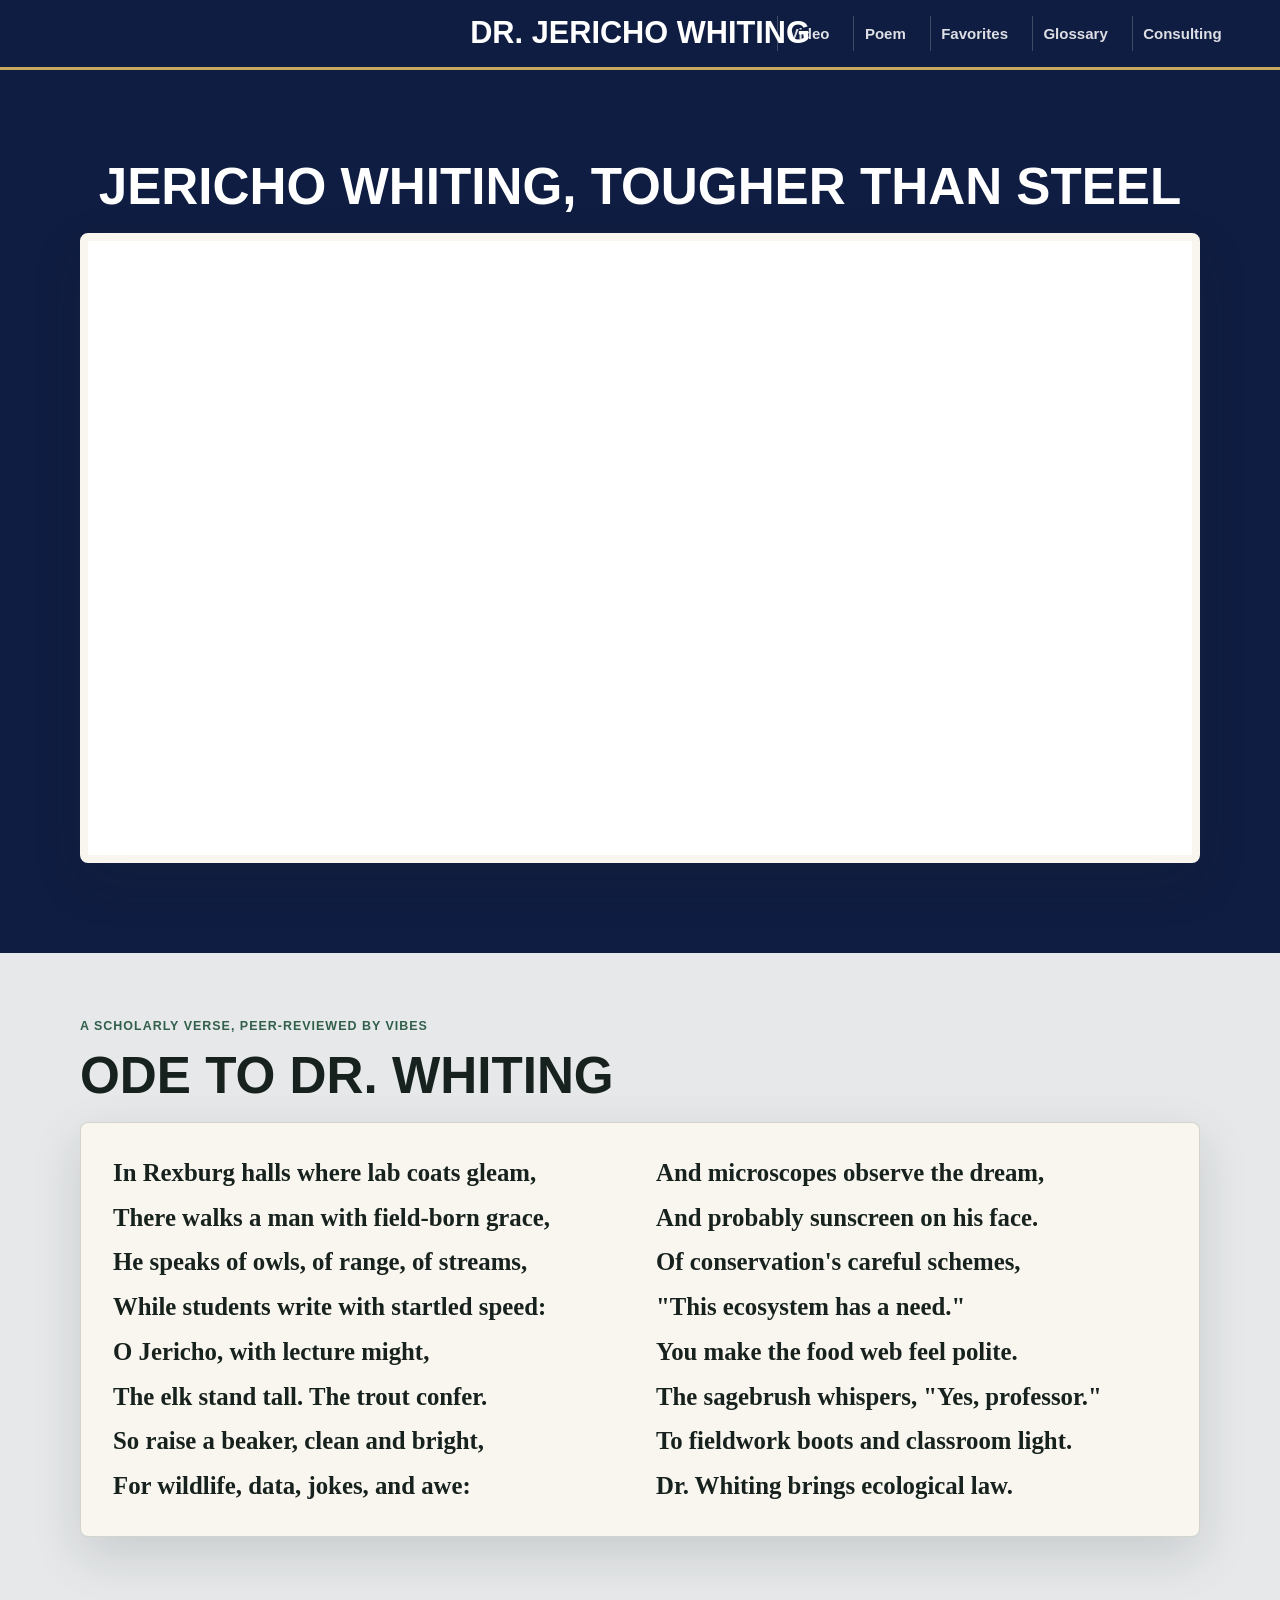
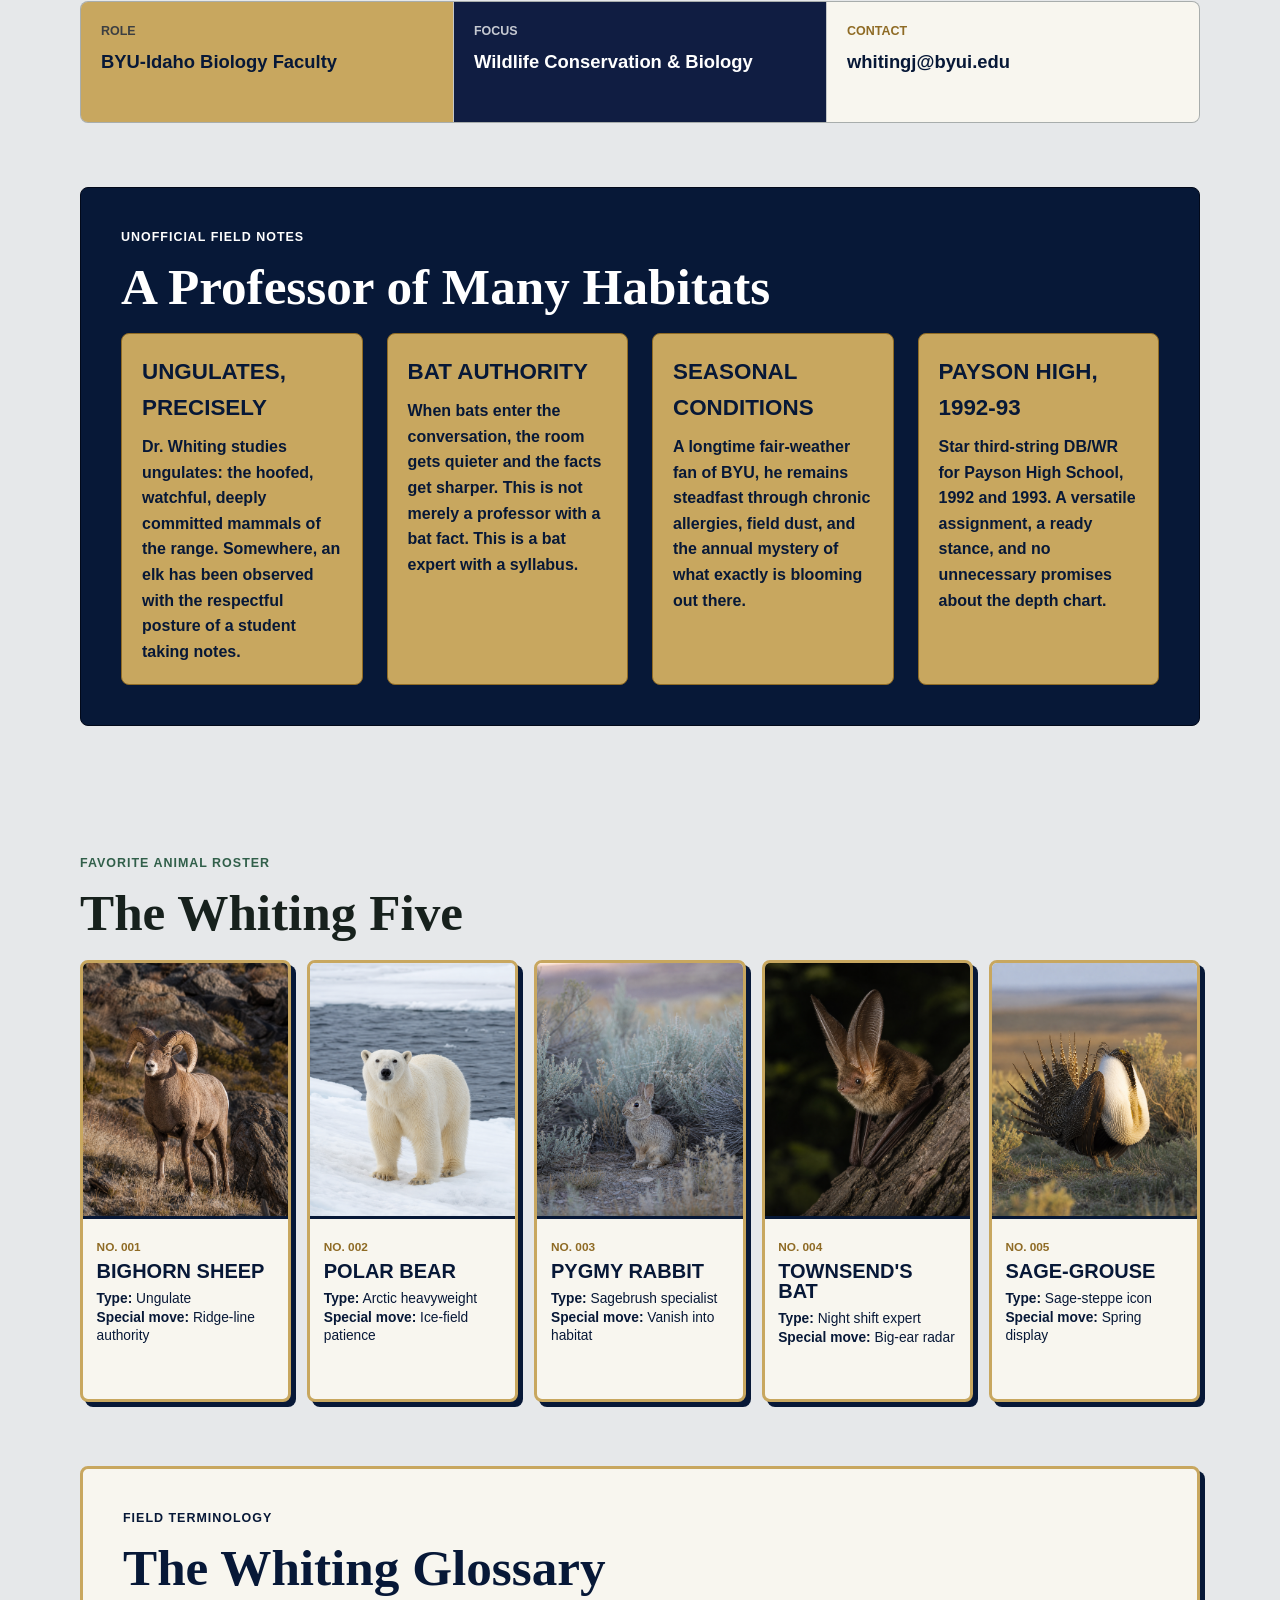
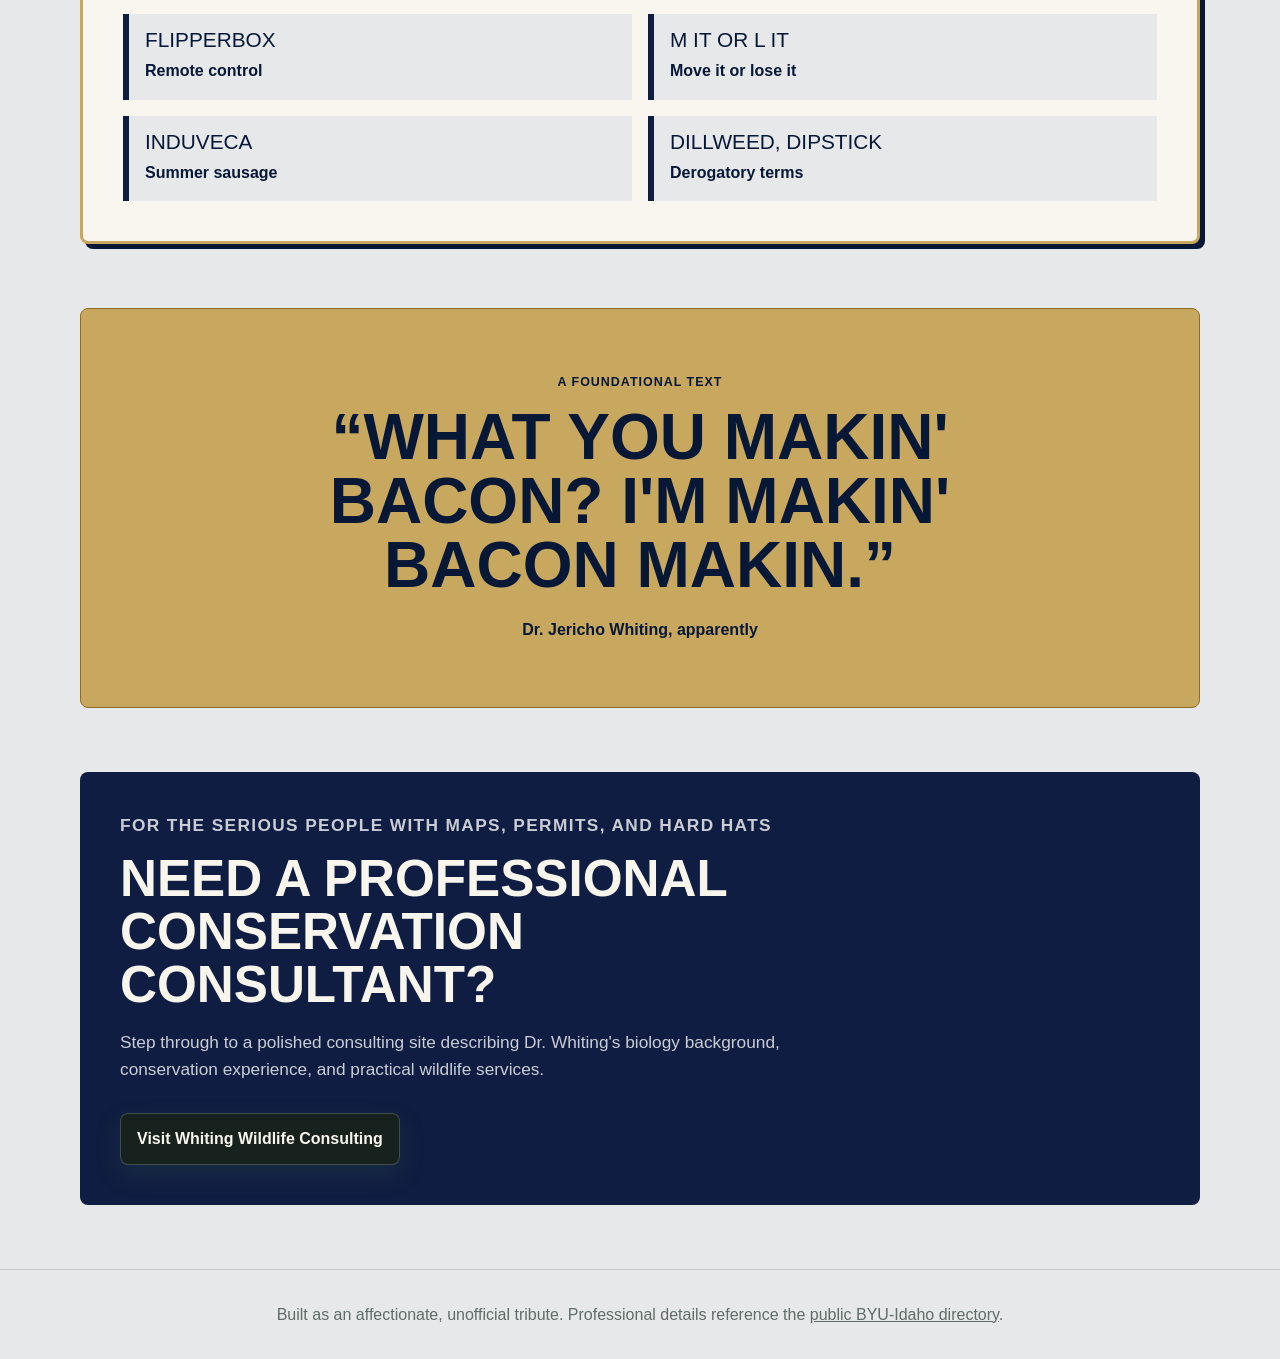
==== commit b154e3f9: "Add tribute glossary and improve mobile navigation" ====
--- a/index.html
+++ b/index.html
@@ -13,6 +13,7 @@
       <a href="#video">Video</a>
       <a href="#poem">Poem</a>
       <a href="#favorites">Favorites</a>
+      <a href="#glossary">Glossary</a>
       <a href="consulting/index.html">Consulting</a>
     </nav>
   </header>
@@ -141,6 +142,31 @@
       </div>
     </section>
 
+    <section id="glossary" class="whiting-glossary" aria-labelledby="glossary-title">
+      <div class="section-heading">
+        <p class="eyebrow">Field terminology</p>
+        <h2 id="glossary-title">The Whiting Glossary</h2>
+      </div>
+      <dl>
+        <div>
+          <dt>Flipperbox</dt>
+          <dd>Remote control</dd>
+        </div>
+        <div>
+          <dt>M it or L it</dt>
+          <dd>Move it or lose it</dd>
+        </div>
+        <div>
+          <dt>Induveca</dt>
+          <dd>Summer sausage</dd>
+        </div>
+        <div>
+          <dt>Dillweed, dipstick</dt>
+          <dd>Derogatory terms</dd>
+        </div>
+      </dl>
+    </section>
+
     <section class="whiting-quote" aria-labelledby="quote-title">
       <p class="eyebrow">A foundational text</p>
       <blockquote>
--- a/styles.css
+++ b/styles.css
@@ -505,8 +505,45 @@
 }
 
 .field-notes .eyebrow,
-.whiting-quote .eyebrow {
+.whiting-quote .eyebrow,
+.whiting-glossary .eyebrow {
   color: inherit;
+}
+
+.whiting-glossary {
+  width: min(1120px, calc(100% - 2rem));
+  margin: 0 auto 4rem;
+  padding: clamp(1.5rem, 4vw, 2.5rem);
+  color: #071837;
+  background: #f8f6ef;
+  border: 3px solid #c8a75f;
+  border-radius: 8px;
+  box-shadow: 5px 5px 0 #071837;
+}
+
+.whiting-glossary dl {
+  display: grid;
+  grid-template-columns: repeat(2, minmax(0, 1fr));
+  gap: 1rem;
+  margin: 0;
+}
+
+.whiting-glossary dl div {
+  padding: 1rem;
+  background: #e6e8ea;
+  border-left: 6px solid #101d42;
+}
+
+.whiting-glossary dt {
+  font-family: Impact, Haettenschweiler, "Arial Narrow Bold", sans-serif;
+  font-size: 1.3rem;
+  line-height: 1;
+  text-transform: uppercase;
+}
+
+.whiting-glossary dd {
+  margin: 0.45rem 0 0;
+  font-weight: 700;
 }
 
 .whiting-quote {
@@ -901,6 +938,8 @@
     position: static;
     align-items: flex-start;
     flex-direction: column;
+    gap: 0.75rem;
+    padding: 0.85rem 1rem;
   }
 
   .brand {
@@ -909,7 +948,21 @@
   }
 
   nav {
+    width: 100%;
     justify-content: flex-start;
+    gap: 0.5rem;
+    font-size: 0.88rem;
+  }
+
+  nav a {
+    padding: 0.55rem 0.7rem;
+    border: 1px solid var(--line);
+    border-radius: 999px;
+  }
+
+  .home-page nav a {
+    padding: 0.55rem 0.7rem;
+    border: 1px solid rgba(255, 255, 255, 0.28);
   }
 
   .hero,
@@ -930,6 +983,7 @@
   .facts-strip,
   .service-grid,
   .field-notes-grid,
+  .whiting-glossary dl,
   .animal-grid,
   .consulting-species-grid {
     grid-template-columns: 1fr;
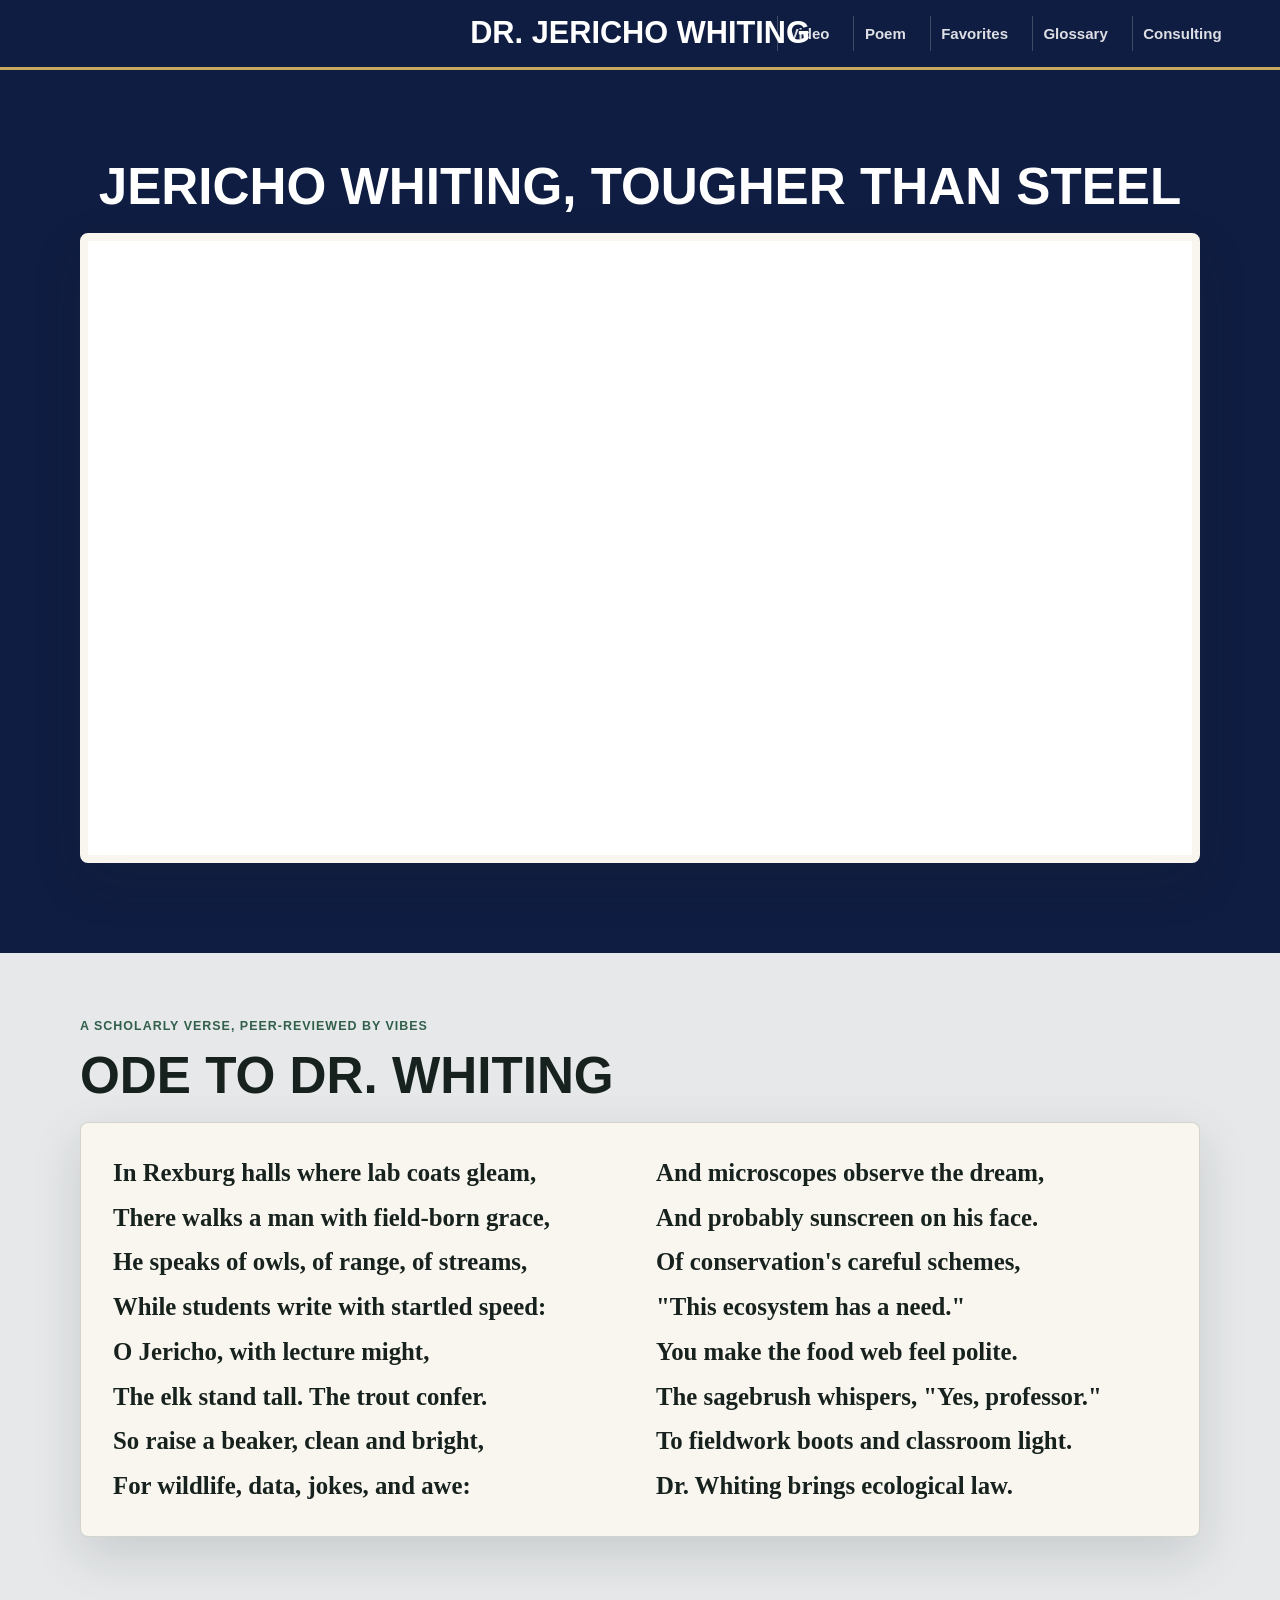
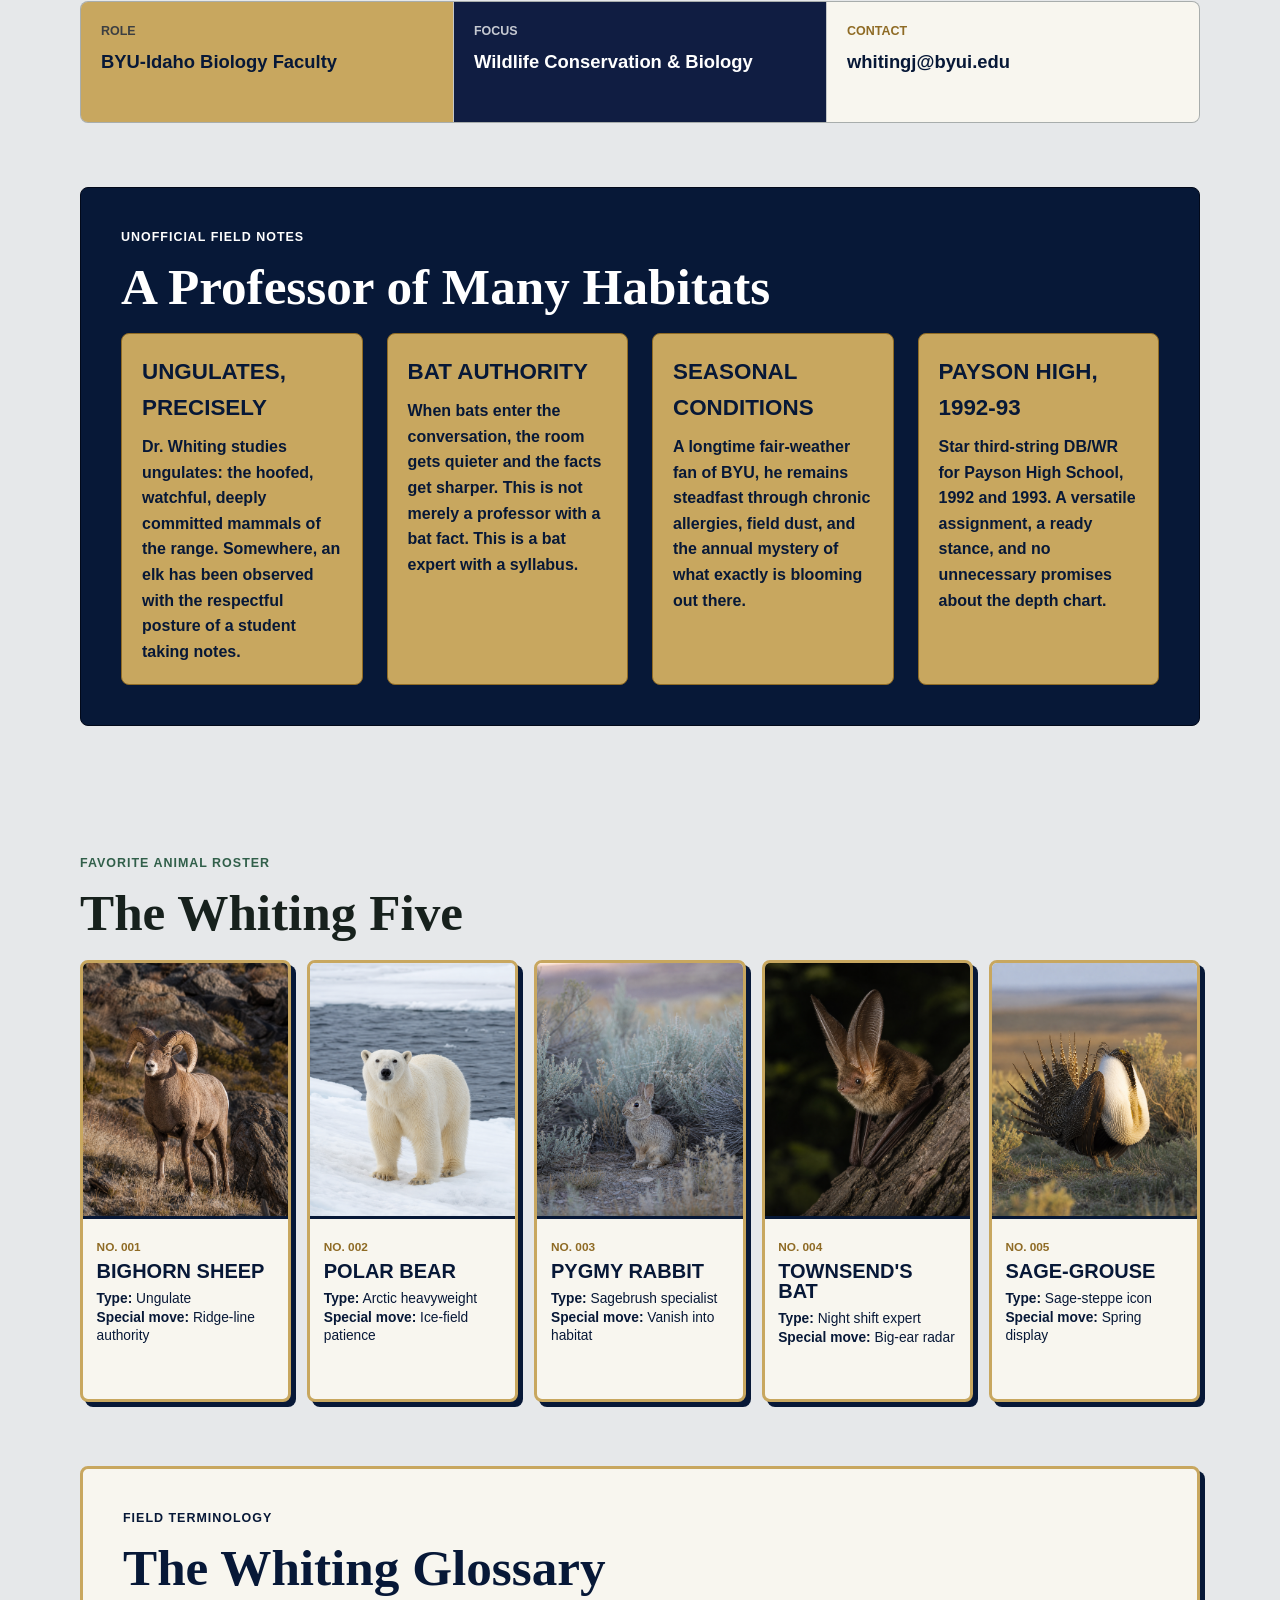
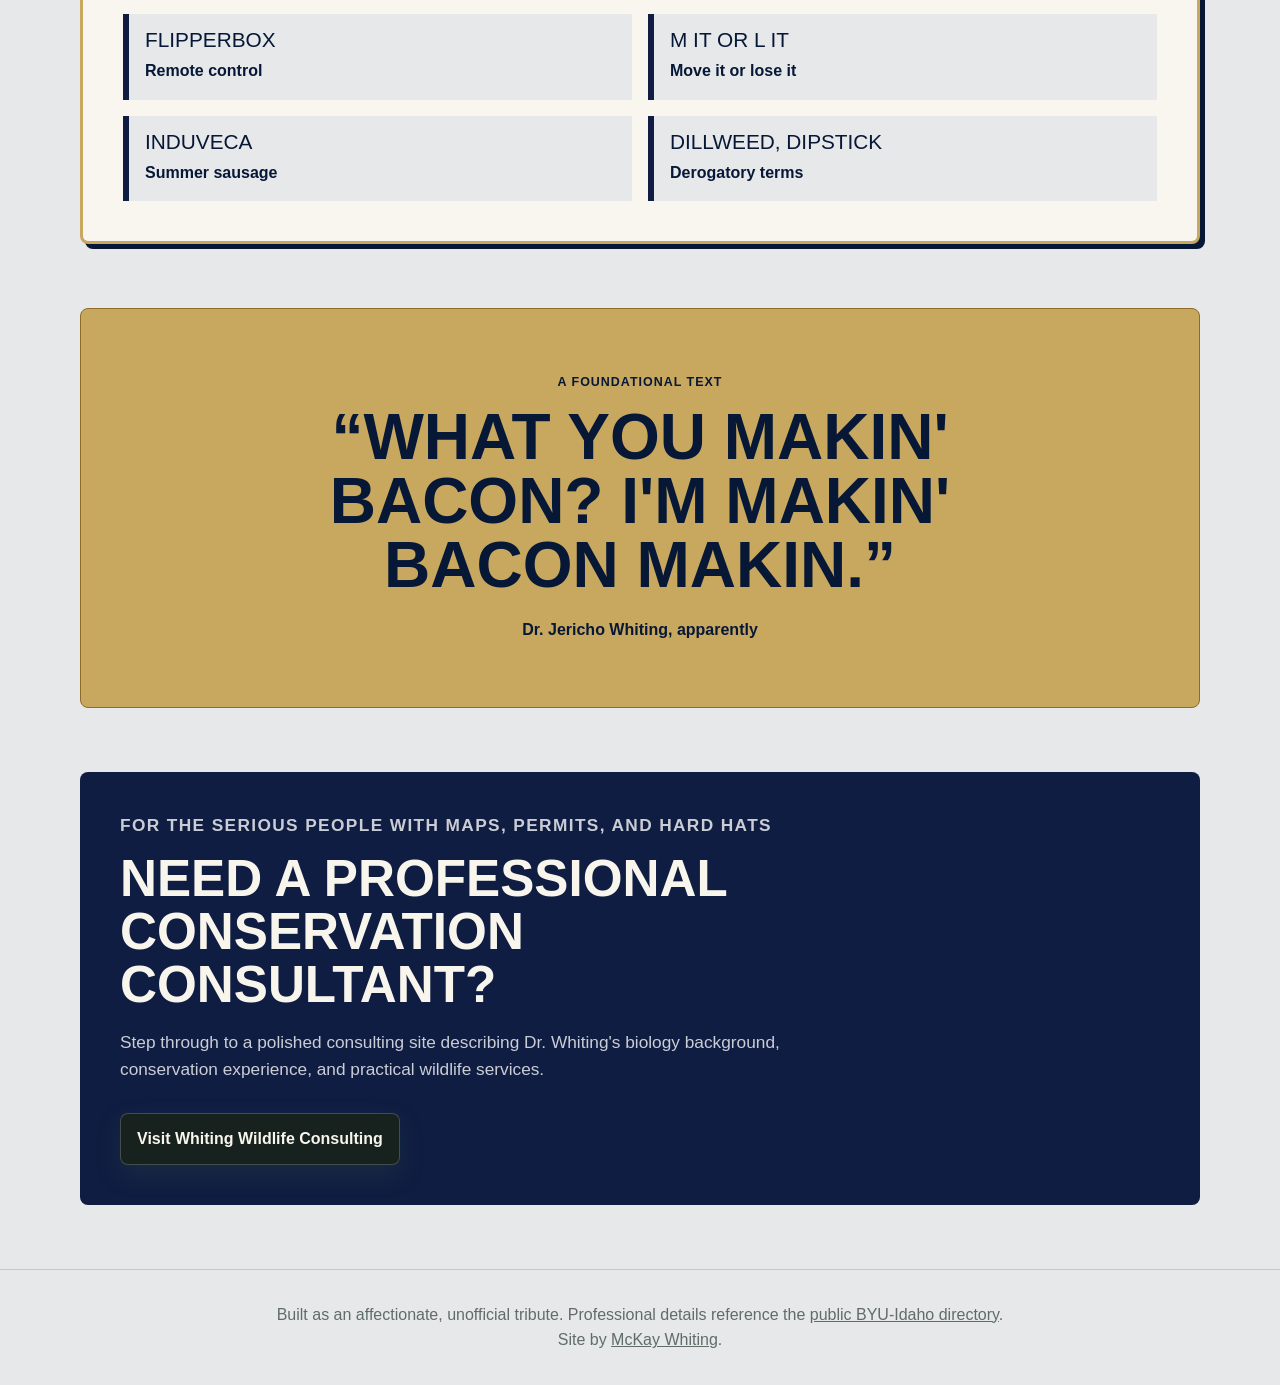
==== commit 1bb5afe6: "Footer: small credit link to mckay-whiting.com Co-Authored-By: Claude Sonnet 5.5 <noreply@anthropic." ====
--- a/index.html
+++ b/index.html
@@ -191,6 +191,9 @@
       Built as an affectionate, unofficial tribute. Professional details reference the
       <a href="https://www.byui.edu/directories/jericho-whiting">public BYU-Idaho directory</a>.
     </p>
+    <p>
+      Site by <a href="https://mckay-whiting.com">McKay Whiting</a>.
+    </p>
   </footer>
 </body>
 </html>
